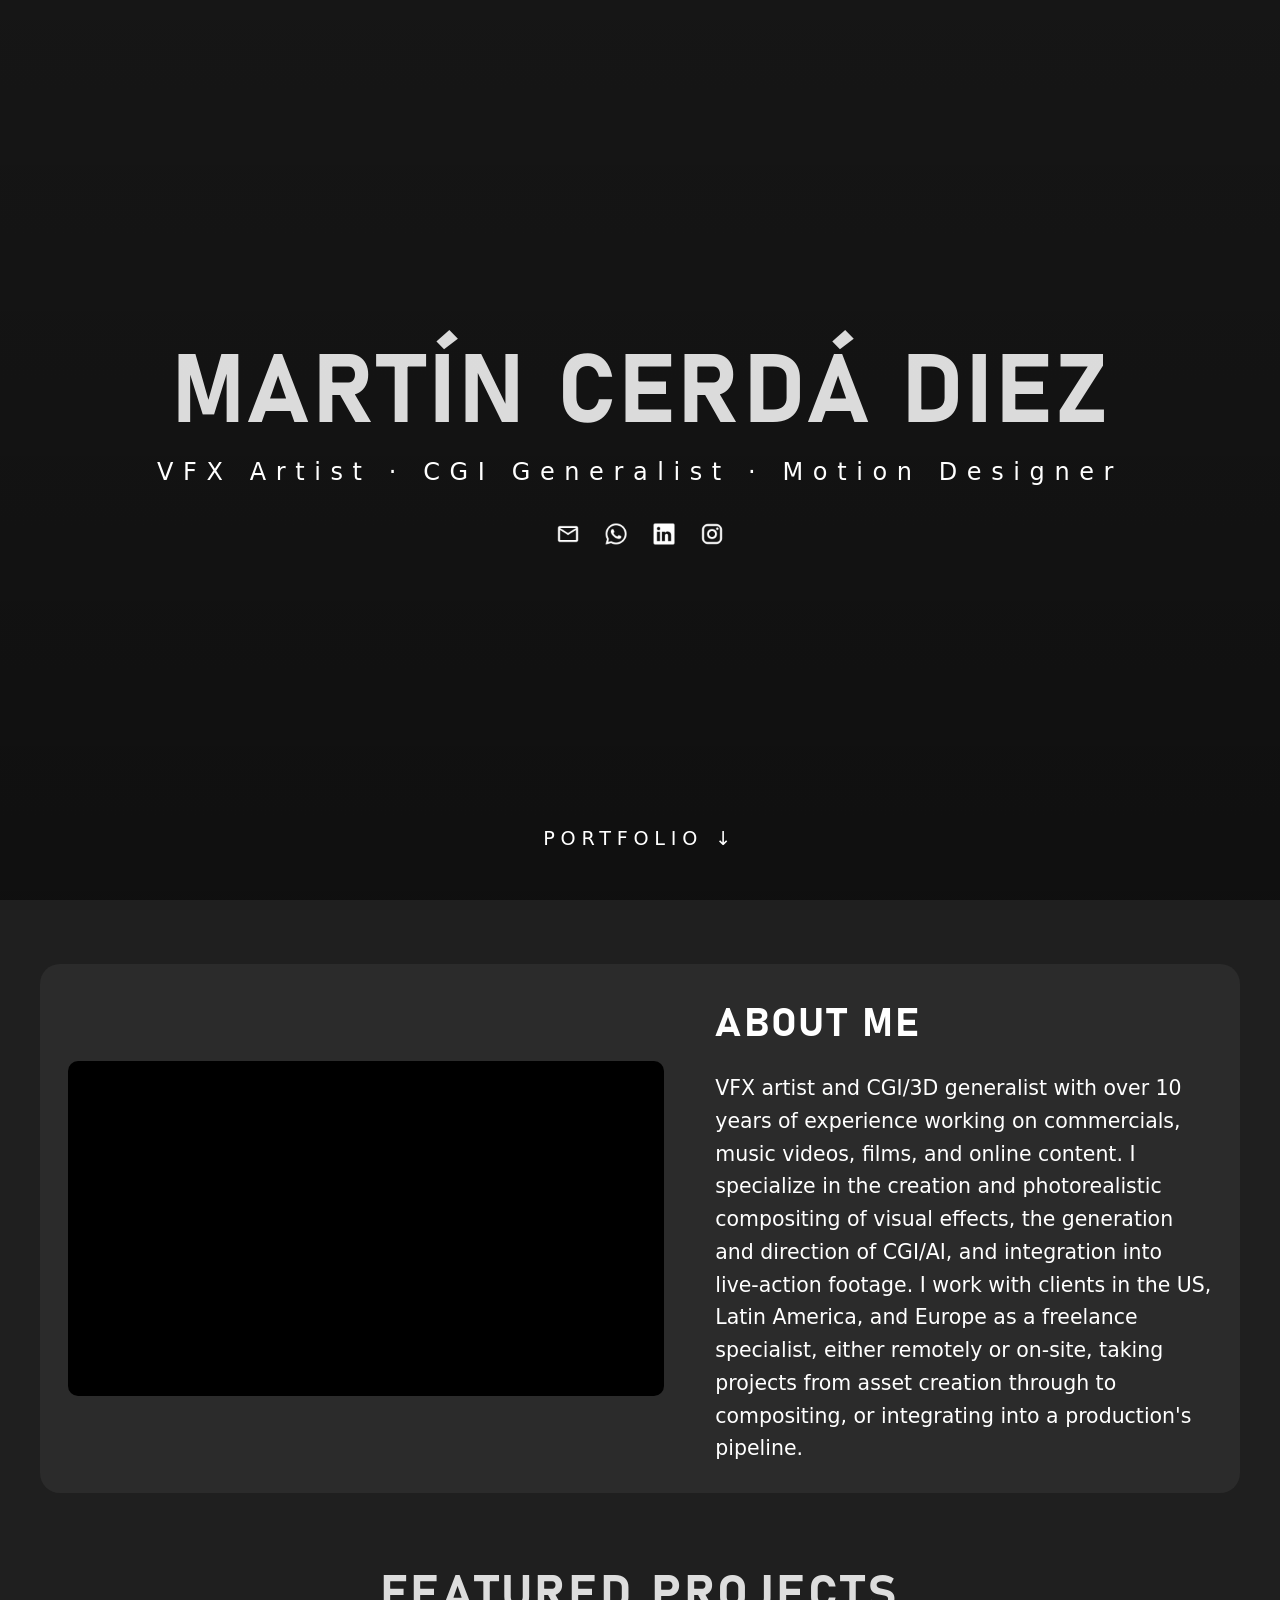
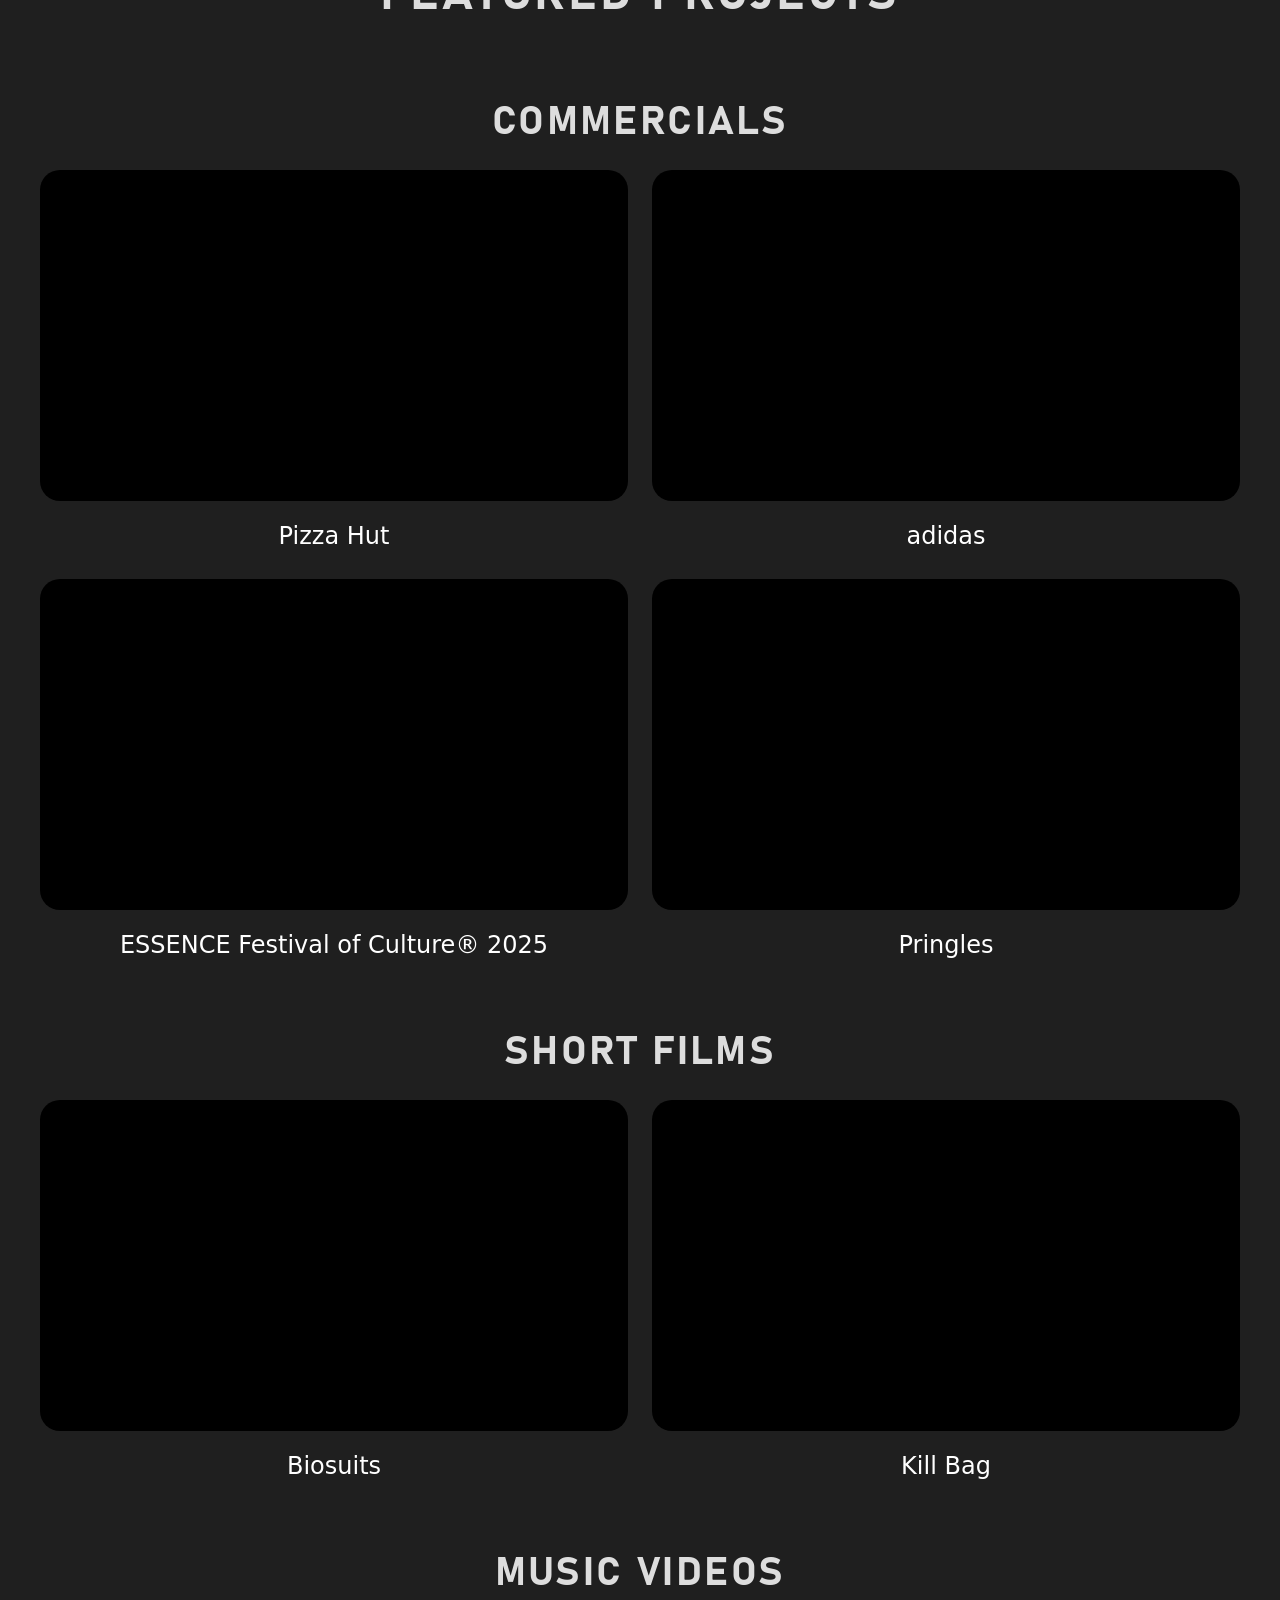
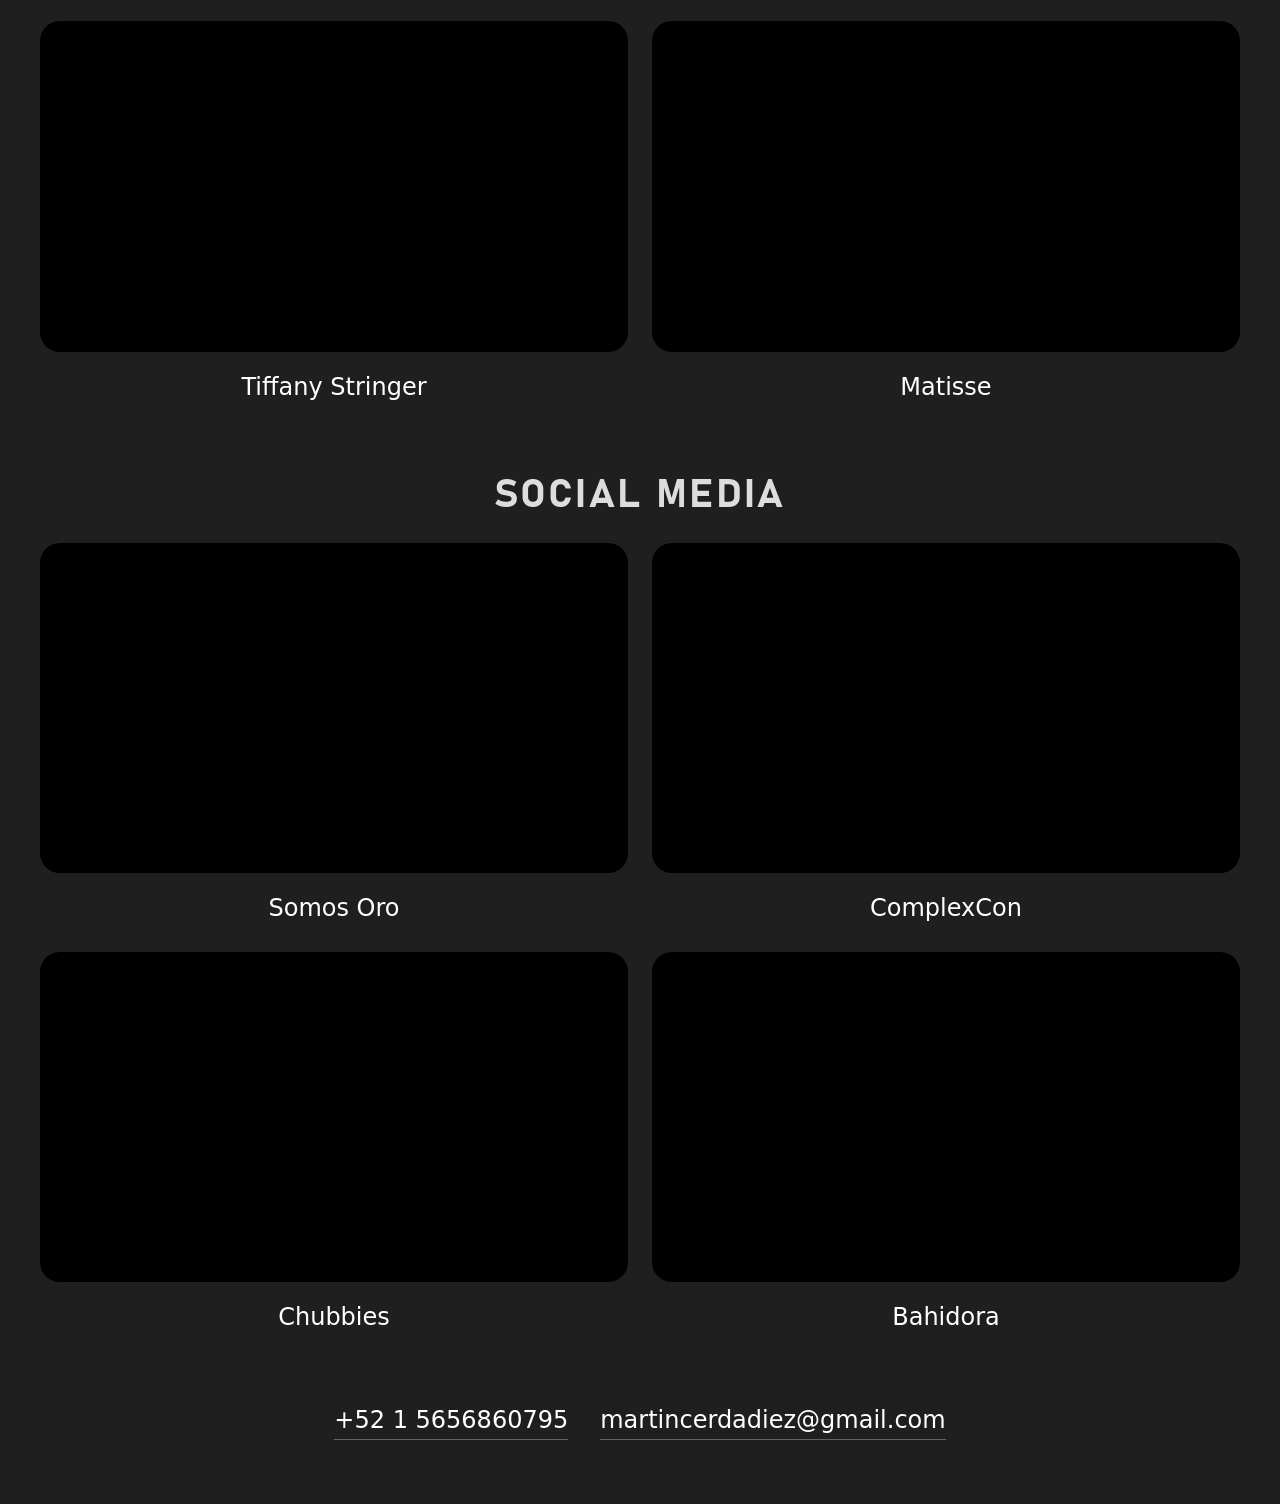
==== index_.html @ a1fd5b52 "Publis nuevas" ====
<!DOCTYPE html>
<html lang="en">

<head>
    <meta charset="UTF-8">
    <meta name="viewport" content="width=device-width, initial-scale=1, viewport-fit=cover">
    <title>Martín Cerdá Diez</title>
    <meta name="description" content="Portfolio of Martín Cerdá Diez: freelance post-production, 3D and VFX artist. Work for Evian, Pizza Hut, Pringles, ESPN, Amazon Prime Video and Huggies.">
    <meta name="theme-color" content="#1f1f1f">
    <meta property="og:type" content="website">
    <meta property="og:title" content="Martín Cerdá Diez">
    <meta property="og:description" content="Digital Artist - VFX - CGI - Motion Design.">
    <!-- TODO: añadir <meta property="og:image" content="URL_ABSOLUTA"> y <link rel="icon"> -->

    <!-- Las fuentes críticas se descargan lo antes posible -->
    <link rel="preload" href="fonts/bahnschrift.woff2" as="font" type="font/woff2" crossorigin>
    <link rel="preload" href="fonts/gilroy-regular.woff2" as="font" type="font/woff2" crossorigin>

    <style>
        /* ---------- Fonts (woff2 es suficiente en todos los navegadores actuales) ---------- */
        @font-face {
            font-family: 'Bahnschrift';
            src: url('fonts/bahnschrift.woff2') format('woff2');
            font-weight: 700;
            font-display: swap;
        }

        @font-face {
            font-family: 'Gilroy';
            src: url('fonts/gilroy-regular.woff2') format('woff2');
            font-weight: 400;
            font-display: swap;
        }

        @font-face {
            font-family: 'Gilroy';
            src: url('fonts/gilroy-light.woff2') format('woff2');
            font-weight: 300;
            font-display: swap;
        }

        /* ---------- Tokens y base ---------- */
        :root {
            --bg: #1f1f1f;
            --surface: #2b2b2b;
            --text: #fff;
            --radius: 20px;
            --gap: clamp(1rem, 2.5vw, 1.5rem);
            --maxw: 1200px;
            --font-display: 'Bahnschrift', 'Arial Narrow', sans-serif;
            --font-body: 'Gilroy', system-ui, -apple-system, 'Segoe UI', Roboto, sans-serif;
            color-scheme: dark;
        }

        *, *::before, *::after {
            margin: 0;
            padding: 0;
            box-sizing: border-box;
        }

        html {
            scroll-behavior: smooth;
            -webkit-text-size-adjust: 100%;
        }

        body {
            background: var(--bg);
            color: var(--text);
            font: 400 1rem/1.6 var(--font-body);
            overflow-x: clip;
        }

        video, img, iframe {
            display: block;
            max-width: 100%;
        }

        :focus-visible {
            outline: 2px solid var(--text);
            outline-offset: 3px;
        }

        /* ---------- Hero ---------- */
        .hero {
            position: relative;
            isolation: isolate;
            display: grid;
            place-items: center;
            min-height: 100vh;
            min-height: 100svh; /* evita saltos con la barra del navegador en móvil */
            padding: 1.5rem;
            overflow: hidden;
            text-align: center;
        }

        .hero__video {
            position: absolute;
            inset: 0;
            z-index: -2;
            width: 100%;
            height: 100%;
            object-fit: cover;
        }

        .hero::after { /* velo para que el texto siempre se lea sobre el video */
            content: "";
            position: absolute;
            inset: 0;
            z-index: -1;
            background: linear-gradient(rgba(0, 0, 0, .3), rgba(0, 0, 0, .5));
        }

        .hero__content {
            animation: fadeIn 2s ease-out both;
        }

        @keyframes fadeIn {
            from { opacity: 0; }
        }

        h1 {
            font-family: var(--font-display);
            font-size: clamp(2.75rem, 9vw, 6rem);
            font-weight: 700;
            line-height: 1.05;
            letter-spacing: .03em;
            text-transform: uppercase;
            text-wrap: balance;
            opacity: .85;
        }

        .subtitle {
            margin-top: .5rem;
            font-size: clamp(1rem, 2.4vw, 1.5rem);
            font-weight: 300;
            letter-spacing: clamp(.2em, 1.2vw, .4em);
        }

        .social {
            display: flex;
            justify-content: center;
            gap: .25rem;
            margin-top: 1.25rem;
        }

        .social a {
            display: grid;
            place-items: center;
            width: 44px; /* área táctil mínima recomendada */
            height: 44px;
            border-radius: 50%;
            transition: background-color .2s, transform .2s;
        }

        .social a:hover,
        .social a:focus-visible {
            background: rgba(255, 255, 255, .15);
            transform: scale(1.1);
        }

        .social img {
            width: 24px;
            height: 24px;
        }

        .hero__tag {
            position: absolute;
            bottom: max(5%, env(safe-area-inset-bottom));
            left: 0;
            right: 0;
            font-size: clamp(.9rem, 1.5vw, 1.2rem);
            letter-spacing: .3em;
        }

        /* ---------- Títulos ---------- */
        .section-title,
        .group-title {
            font-family: var(--font-display);
            font-weight: 700;
            text-align: center;
            text-transform: uppercase;
            letter-spacing: .06em;
            opacity: .85;
        }

        .section-title {
            font-size: clamp(2rem, 5vw, 3rem);
            margin: clamp(2.5rem, 7vw, 4rem) 1rem 1.5rem;
        }

        .group-title {
            font-size: clamp(1.5rem, 3.5vw, 2.5rem);
            margin: clamp(2rem, 5vw, 3.5rem) 1rem 1rem;
        }

        /* ---------- About: video + bio ---------- */
        .about {
            display: grid;
            grid-template-columns: minmax(0, 1.2fr) minmax(0, 1fr);
            align-items: center;
            gap: clamp(1.5rem, 4vw, 3.5rem);
            width: min(100% - 2rem, var(--maxw));
            margin: clamp(2rem, 6vw, 4rem) auto 0;
            padding: clamp(1rem, 3vw, 1.75rem);
            background: var(--surface);
            border-radius: var(--radius);
        }

        .about__video {
            aspect-ratio: 16 / 9;
            overflow: hidden;
            border-radius: 10px;
            background: #000;
        }

        .about__video iframe {
            width: 100%;
            height: 100%;
            border: 0;
        }

        .about__text h2 {
            margin-bottom: 1rem;
            font-family: var(--font-display);
            font-size: clamp(1.75rem, 3.5vw, 2.5rem);
            text-transform: uppercase;
            letter-spacing: .06em;
        }

        .about__text p {
            max-width: 60ch;
            font-size: clamp(1rem, 1.6vw, 1.375rem);
        }

        /* ---------- Grid de proyectos y tarjetas ---------- */
        .grid {
            display: grid;
            grid-template-columns: repeat(auto-fit, minmax(min(100%, 420px), 1fr));
            gap: var(--gap);
            width: min(100% - 2rem, var(--maxw));
            margin-inline: auto;
        }

        .card video {
            width: 100%;
            aspect-ratio: 16 / 9;
            object-fit: cover;
            background: #000; /* placeholder mientras carga */
            border-radius: var(--radius);
        }

        .card__link,
        .card__caption {
            display: block;
            margin-top: 1rem;
            color: inherit;
            text-align: center;
            text-decoration: none;
            font-size: clamp(1.2rem, 2.5vw, 1.5rem);
            transition: opacity .3s;
        }

        .card__link:hover,
        .card__link:focus-visible {
            opacity: .7;
        }

        /* ---------- Miniatura que se expande al hacer click ---------- */
        .card__open {
            display: block;
            width: 100%;
            border: 0;
            border-radius: var(--radius); /* el anillo de foco sigue la forma del video */
            background: none;
            color: inherit;
            font: inherit;
            cursor: pointer;
            -webkit-tap-highlight-color: transparent;
            touch-action: manipulation;
        }

        /* ---------- Video expandido (lightbox) ---------- */
        .lightbox {
            --lb-width: 60vw;  /* ancho del video en escritorio */
            --lb-dim: .75;     /* opacidad del fondo negro */
            inset: 0;
            width: auto;
            height: auto;
            max-width: none;
            max-height: none;
            margin: 0;
            padding: env(safe-area-inset-top) env(safe-area-inset-right) env(safe-area-inset-bottom) env(safe-area-inset-left);
            border: 0;
            background: rgba(0, 0, 0, var(--lb-dim));
            color: var(--text);
            overflow: auto;
            overscroll-behavior: contain;
        }

        .lightbox[open] {
            display: grid;
        }

        .lightbox::backdrop {
            background: transparent; /* el oscurecido lo da el propio .lightbox */
        }

        /* Bloquea el scroll de la página mientras el video está abierto, sin que el contenido "salte" */
        html:has(.lightbox[open]) {
            overflow: hidden;
            scrollbar-gutter: stable;
        }

        .lightbox__stage {
            margin: auto; /* centra en ambos ejes y, si no cabe, deja hacer scroll */
            /* Nunca más ancho que --lb-width ni más alto que la pantalla (reserva 10rem para el texto) */
            width: min(var(--lb-width), calc((100vh - 10rem) * 16 / 9));
            width: min(var(--lb-width), calc((100svh - 10rem) * 16 / 9));
        }

        .lightbox__video {
            width: 100%;
            aspect-ratio: 16 / 9;
            object-fit: contain;
            background: #000;
            border-radius: var(--radius);
            transform-origin: 0 0; /* la animación de expansión parte de la esquina */
        }

        .lightbox__info {
            margin-top: 1.25rem;
            padding-inline: .5rem;
            text-align: center;
            text-wrap: balance;
        }

        .lightbox__info p {
            font-size: clamp(.95rem, 1.5vw, 1.125rem);
            font-weight: 300;
            opacity: .8;
        }

        .lightbox__info p:first-child {
            font-size: clamp(1.1rem, 2.2vw, 1.5rem);
            font-weight: 400;
            opacity: 1;
        }

        .lightbox__close {
            position: fixed;
            top: max(.75rem, env(safe-area-inset-top));
            right: max(.75rem, env(safe-area-inset-right));
            display: grid;
            place-items: center;
            width: 44px;
            height: 44px;
            border: 0;
            border-radius: 50%;
            background: transparent;
            color: var(--text);
            cursor: pointer;
            transition: background-color .2s, transform .2s;
        }

        .lightbox__close:hover,
        .lightbox__close:focus-visible {
            background: rgba(255, 255, 255, .15);
            transform: scale(1.1);
        }

        /* ---------- Contacto ---------- */
        .contact {
            display: flex;
            flex-wrap: wrap;
            justify-content: center;
            gap: .5rem 2rem;
            padding: clamp(2.5rem, 6vw, 4rem) 1rem calc(clamp(2.5rem, 6vw, 4rem) + env(safe-area-inset-bottom));
            font-size: clamp(1rem, 2.2vw, 1.5rem);
            font-style: normal;
            font-weight: 300;
            text-align: center;
        }

        .contact a {
            color: inherit;
            text-decoration: none;
            border-bottom: 1px solid rgba(255, 255, 255, .3);
        }

        .contact a:hover,
        .contact a:focus-visible {
            border-bottom-color: var(--text);
        }

        /* ---------- Responsive ---------- */
        @media (max-width: 860px) {
            .about { grid-template-columns: 1fr; }
            .lightbox { --lb-width: 92vw; } /* en móvil, 60% quedaría demasiado pequeño */
        }

        @media (prefers-reduced-motion: reduce) {
            html { scroll-behavior: auto; }
            .hero__content { animation: none; }
            * { transition: none !important; }
        }
    </style>
</head>

<body>
    <header class="hero">
        <video class="hero__video" src="videos/1.mp4" autoplay muted loop playsinline aria-hidden="true" tabindex="-1"></video>

        <div class="hero__content">
            <h1>Martín Cerdá Diez</h1>
            <p class="subtitle">VFX Artist · CGI Generalist · Motion Designer</p>
            <nav class="social" aria-label="Social links">

                <a href="mailto:martincerdadiez@gmail.com" target="_blank" rel="noopener noreferrer" aria-label="email">
                    <img src="icons/e.png" alt="" width="24" height="24" decoding="async"></a>

                <a href="https://wa.me/5215656860795" target="_blank" rel="noopener noreferrer" aria-label="WhatsApp">
                    <img src="icons/a.png" alt="" width="24" height="24" decoding="async"></a>

                <a href="https://www.linkedin.com/in/martincdiez" target="_blank" rel="noopener noreferrer" aria-label="LinkedIn">
                    <img src="icons/b.png" alt="" width="24" height="24" decoding="async"></a>

                <a href="https://www.instagram.com/martindiezz/" target="_blank" rel="noopener noreferrer" aria-label="Instagram">
                    <img src="icons/c.png" alt="" width="24" height="24" decoding="async"></a>

            </nav>
        </div>

        <p class="hero__tag">PORTFOLIO ↓</p>
    </header>

    <main>
        <section class="about" aria-labelledby="about-title">
            <div class="about__video">
                <iframe src="https://player.vimeo.com/video/1051460497?dnt=1&title=0&byline=0&portrait=0&badge=0"
                    title="Featured video by Martín Cerdá Diez" loading="lazy"
                    allow="fullscreen; picture-in-picture; clipboard-write; encrypted-media" allowfullscreen></iframe>
            </div>
            <div class="about__text">
                <h2 id="about-title">About Me</h2>
                <p>VFX artist and CGI/3D generalist with over 10 years of experience working on commercials, music videos, films, and online content. I specialize in the creation and photorealistic compositing of visual effects, the generation and direction of CGI/AI, and integration into live-action footage. I work with clients in the US, Latin America, and Europe as a freelance specialist, either remotely or on-site, taking projects from asset creation through to compositing, or integrating into a production's pipeline.</p>
            </div>
        </section>

        <h2 class="section-title">Featured Projects</h2>

        <section aria-labelledby="g-commercials">
            <h3 class="group-title" id="g-commercials">Commercials</h3>
            <div class="grid">
                <article class="card" data-full-src="videos/commercials/1A.mp4">
                    <button class="card__open" type="button" aria-label="Expand Pizza Hut video">
                        <video src="videos/commercials/1.mp4" muted loop playsinline preload="metadata"></video>
                    </button>
                    <a class="card__link" href="https://www.pizzahut.com/" target="_blank" rel="noopener noreferrer">Pizza Hut</a>
                    <!-- Texto que aparece debajo del video expandido -->
                    <div class="card__details" hidden>
                        <p>Pizza Hut - My Box | 2024</p>
                        <p>Prod: Gato.tv | Post: TUCO</p>
                        <p>Motion Graphics design and compositing, post-production assistant</p>
                    </div>
                </article>
                <article class="card" data-full-src="videos/commercials/2A.mp4">
                    <button class="card__open" type="button" aria-label="Expand Adidas video">
                        <video src="videos/commercials/2.mp4" muted loop playsinline preload="metadata"></video>
                    </button>
                    <a class="card__link" href="https://www.adidas.com/" target="_blank" rel="noopener noreferrer">adidas</a>
                    <!-- Texto que aparece debajo del video expandido -->
                    <div class="card__details" hidden>
                        <p>adidas - Metalbone | 2025</p>
                        <p>Prod: Hittch Media | Post: TUCO</p>
                        <p>CGI Motion design, animated graphics design and compositing.</p>
                    </div>
                </article>
                <article class="card" data-full-src="videos/commercials/3A.mp4">
                    <button class="card__open" type="button" aria-label="Expand Essence video">
                        <video src="videos/commercials/3.mp4" muted loop playsinline preload="metadata"></video>
                    </button>
                    <a class="card__link" href="https://www.essencefestival.com/" target="_blank" rel="noopener noreferrer">ESSENCE Festival of Culture® 2025</a>
                    <!-- Texto que aparece debajo del video expandido -->
                    <div class="card__details" hidden>
                        <p>ESSENCE Festival of Culture® 2025 | 2025</p>
                        <p>Prod: Hittch Media | Post: TUCO</p>
                        <p>VFX, chroma key, compositing, post-production assistant</p>
                    </div>
                </article>
                <article class="card" data-full-src="videos/commercials/4A.mp4">
                    <button class="card__open" type="button" aria-label="Expand Pringles video">
                        <video src="videos/commercials/4.mp4" muted loop playsinline preload="metadata"></video>
                    </button>
                    <a class="card__link" href="https://www.pringles.com/" target="_blank" rel="noopener noreferrer">Pringles</a>
                    <!-- Texto que aparece debajo del video expandido -->
                    <div class="card__details" hidden>
                        <p>Pringles Diamond | 2024</p>
                        <p>Prod: Gato.tv | Post: TUCO</p>
                        <p>VFX, cleanup, motion graophics design and compositing.</p>
                    </div>
                </article>
            </div>
        </section>


        <section aria-labelledby="g-short">
            <h3 class="group-title" id="g-short">Short Films</h3>
            <div class="grid">
                <article class="card">
                    <video src="videos/BIOSUITS_.mp4" muted loop playsinline preload="metadata"></video>
                    <!-- TODO: cuando haya enlace, cambiar <p> por <a class="card__link" href="..." target="_blank" rel="noopener noreferrer"> -->
                    <p class="card__caption">Biosuits</p>
                </article>
                <article class="card">
                    <video src="videos/killbag.mp4" muted loop playsinline preload="metadata"></video>
                    <p class="card__caption">Kill Bag</p>
                </article>
            </div>
        </section>

        <section aria-labelledby="g-music">
            <h3 class="group-title" id="g-music">Music Videos</h3>
            <div class="grid">
                <article class="card">
                    <video src="videos/tiffany.mp4" muted loop playsinline preload="metadata"></video>
                    <a class="card__link" href="https://www.youtube.com/watch?v=OSFJO9Qp5x8" target="_blank" rel="noopener noreferrer">Tiffany Stringer</a>
                </article>
                <article class="card">
                    <video src="videos/matisse.mp4" muted loop playsinline preload="metadata"></video>
                    <a class="card__link" href="https://www.youtube.com/watch?v=4Zpw5wCGTDo" target="_blank" rel="noopener noreferrer">Matisse</a>
                </article>
            </div>
        </section>


        <section aria-labelledby="g-social">
            <h3 class="group-title" id="g-social">Social Media</h3>
            <div class="grid">
                <article class="card">
                    <video src="videos/somosoro.mp4" muted loop playsinline preload="metadata"></video>
                    <a class="card__link" href="https://www.instagram.com/reels/DBB67OwID4g/" target="_blank" rel="noopener noreferrer">Somos Oro</a>
                </article>
                <article class="card">
                    <video src="videos/complexcon.mp4" muted loop playsinline preload="metadata"></video>
                    <a class="card__link" href="https://www.complexcon.com/" target="_blank" rel="noopener noreferrer">ComplexCon</a>
                </article>
                <article class="card">
                    <video src="videos/chubbies.mp4" muted loop playsinline preload="metadata"></video>
                    <a class="card__link" href="https://www.instagram.com/gkittle/reel/DQKmcLpDpZi/" target="_blank" rel="noopener noreferrer">Chubbies</a>
                </article>
                <article class="card">
                    <video src="videos/4.mp4" muted loop playsinline preload="metadata"></video>
                    <a class="card__link" href="https://www.bahidora.com/" target="_blank" rel="noopener noreferrer">Bahidora</a>
                </article>
            </div>
        </section>



    </main>

    <footer>
        <address class="contact">
            <a href="tel:+5215656860795">+52 1 5656860795</a>
            <a href="mailto:martincerdadiez@gmail.com">martincerdadiez@gmail.com</a>
        </address>
    </footer>

    <!-- Video expandido: se llena desde la tarjeta que se toca (data-full-src + .card__details) -->
    <dialog class="lightbox" id="lightbox" aria-label="Expanded video">
        <button class="lightbox__close" type="button" aria-label="Close video">
            <svg viewBox="0 0 24 24" width="24" height="24" fill="none" stroke="currentColor" stroke-width="1.5" stroke-linecap="round" aria-hidden="true">
                <path d="M6 6l12 12M18 6L6 18" />
            </svg>
        </button>
        <figure class="lightbox__stage">
            <video class="lightbox__video" controls playsinline></video>
            <figcaption class="lightbox__info"></figcaption>
        </figure>
    </dialog>

    <script>
        // Los videos solo se reproducen mientras se ven en pantalla (ahorra CPU, batería y datos).
        const videos = document.querySelectorAll('video:not(.lightbox__video)');
        const play = v => v.play().catch(() => {});

        // Diagnóstico: en la consola (F12) aparece el archivo exacto que no se pudo cargar.
        videos.forEach(v => v.addEventListener('error', () => console.warn('Video no disponible:', v.currentSrc || v.src), true));

        if (matchMedia('(prefers-reduced-motion: reduce)').matches) {
            // Sin autoplay: los videos de proyectos muestran controles para poder verlos manualmente.
            videos.forEach(v => {
                v.removeAttribute('autoplay');
                v.pause();
                v.controls = !v.classList.contains('hero__video') && !v.closest('.card__open');
            });
        } else if ('IntersectionObserver' in window) {
            const observer = new IntersectionObserver(entries => {
                entries.forEach(({ target, isIntersecting }) => isIntersecting ? play(target) : target.pause());
            }, { threshold: 0.35 });
            videos.forEach(v => observer.observe(v));
        } else {
            videos.forEach(play);
        }

        // ---------- Video expandido (lightbox) ----------
        // Cada tarjeta con data-full-src + .card__details y un .card__open se expande al hacer click.
        const lightbox = document.getElementById('lightbox');

        if (lightbox && typeof lightbox.showModal === 'function') {
            const player = lightbox.querySelector('.lightbox__video');
            const info = lightbox.querySelector('.lightbox__info');
            const reduceMotion = matchMedia('(prefers-reduced-motion: reduce)');
            const EASE = 'cubic-bezier(.2, .8, .2, 1)';
            let thumb = null;       // miniatura de la que se abrió (para volver a ella al cerrar)
            let running = [];       // animaciones en curso
            let closing = false;
            let pressedOnBackdrop = false;

            player.addEventListener('error', () => player.getAttribute('src') && console.warn('Video no disponible:', player.currentSrc || player.src));

            const animate = (el, keyframes, options) => {
                const a = el.animate(keyframes, options);
                running.push(a);
                return a.finished.catch(() => {});
            };

            const clearAnimations = () => {
                running.forEach(a => a.cancel());
                running = [];
            };

            // Transformación que hace coincidir el video grande con la posición/tamaño de la miniatura
            const toThumb = (big, small) =>
                `translate(${small.left - big.left}px, ${small.top - big.top}px) scale(${small.width / big.width}, ${small.height / big.height})`;

            const openLightbox = trigger => {
                if (lightbox.open) return;
                const card = trigger.closest('.card');
                const details = card.querySelector('.card__details');
                thumb = trigger.querySelector('video');

                info.replaceChildren(...details.cloneNode(true).children);
                lightbox.setAttribute('aria-label', details.firstElementChild.textContent);
                player.src = card.dataset.fullSrc;
                thumb.pause(); // evita dos videos reproduciéndose a la vez

                lightbox.showModal();
                play(player); // el click cuenta como interacción, así que puede reproducirse con sonido

                if (reduceMotion.matches) return;
                const small = thumb.getBoundingClientRect();
                const big = player.getBoundingClientRect();
                animate(player, [{ transform: toThumb(big, small) }, { transform: 'none' }], { duration: 450, easing: EASE });
                animate(lightbox, [{ opacity: 0 }, { opacity: 1 }], { duration: 300, easing: 'ease-out' });
                animate(info, [{ opacity: 0 }, { opacity: 1 }], { duration: 300, delay: 200, easing: 'ease-out', fill: 'backwards' });
            };

            const closeLightbox = async () => {
                if (closing || !lightbox.open) return;
                closing = true;
                player.pause();

                if (!reduceMotion.matches && thumb && thumb.isConnected) {
                    clearAnimations();
                    const big = player.getBoundingClientRect();
                    const small = thumb.getBoundingClientRect();
                    const out = { duration: 350, easing: EASE, fill: 'forwards' };
                    await Promise.all([
                        animate(player, [{ transform: 'none' }, { transform: toThumb(big, small) }], out),
                        animate(lightbox, [{ opacity: 1 }, { opacity: 0 }], { ...out, easing: 'ease-in' }),
                        animate(info, [{ opacity: 1 }, { opacity: 0 }], { ...out, duration: 150 })
                    ]);
                }
                lightbox.close();
            };

            // Se dispara siempre que se cierra (botón, Esc, fondo...): limpia y libera el video grande
            lightbox.addEventListener('close', () => {
                clearAnimations();
                player.removeAttribute('src');
                player.load();
                info.replaceChildren();
                closing = false;
                if (thumb && !reduceMotion.matches) play(thumb);
            });

            // Esc: pasa por closeLightbox para que se vea la animación de cierre
            lightbox.addEventListener('cancel', e => {
                e.preventDefault();
                closeLightbox();
            });

            lightbox.querySelector('.lightbox__close').addEventListener('click', closeLightbox);

            // Click fuera del video cierra, pero no si el gesto empezó dentro (p. ej. arrastrar la barra de progreso)
            lightbox.addEventListener('pointerdown', e => { pressedOnBackdrop = e.target === lightbox; });
            lightbox.addEventListener('click', e => {
                if (e.target === lightbox && pressedOnBackdrop) closeLightbox();
            });

            document.querySelectorAll('.card__open').forEach(btn => btn.addEventListener('click', () => openLightbox(btn)));
        }
    </script>
</body>

</html>
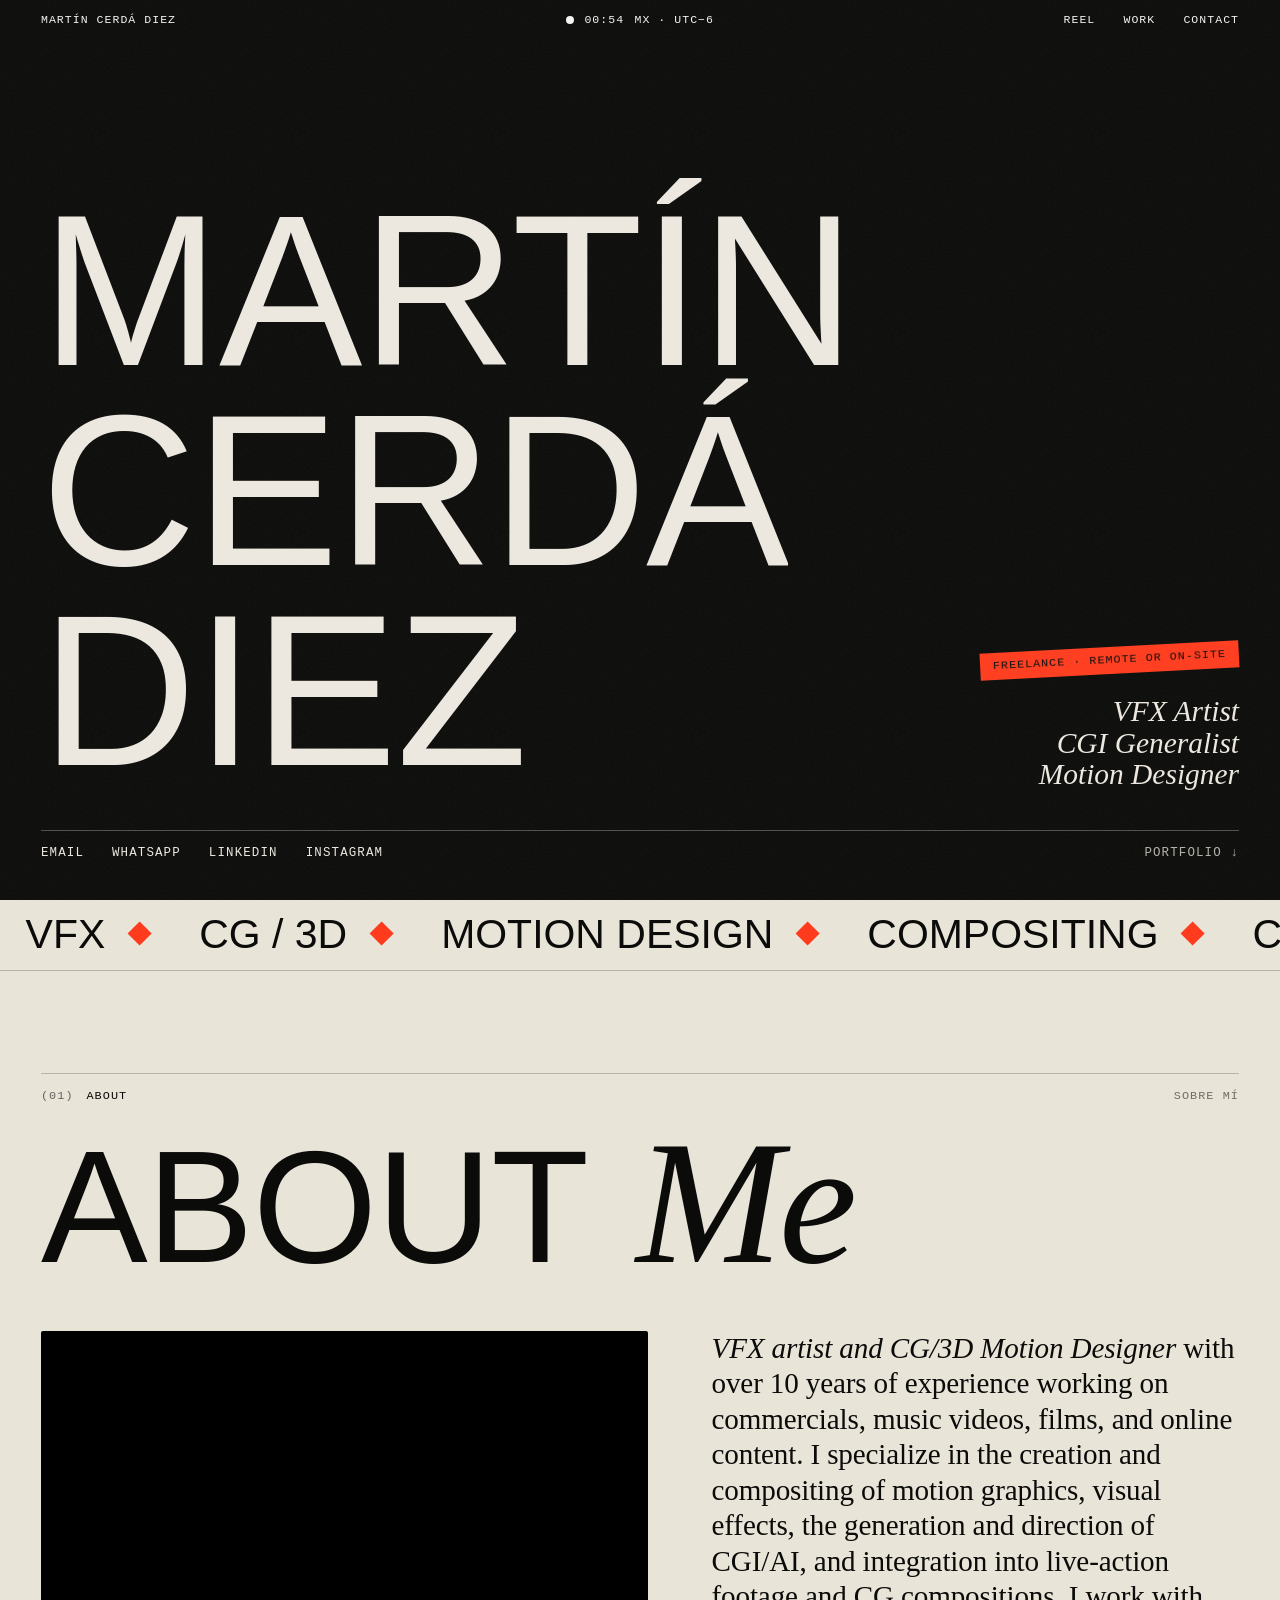
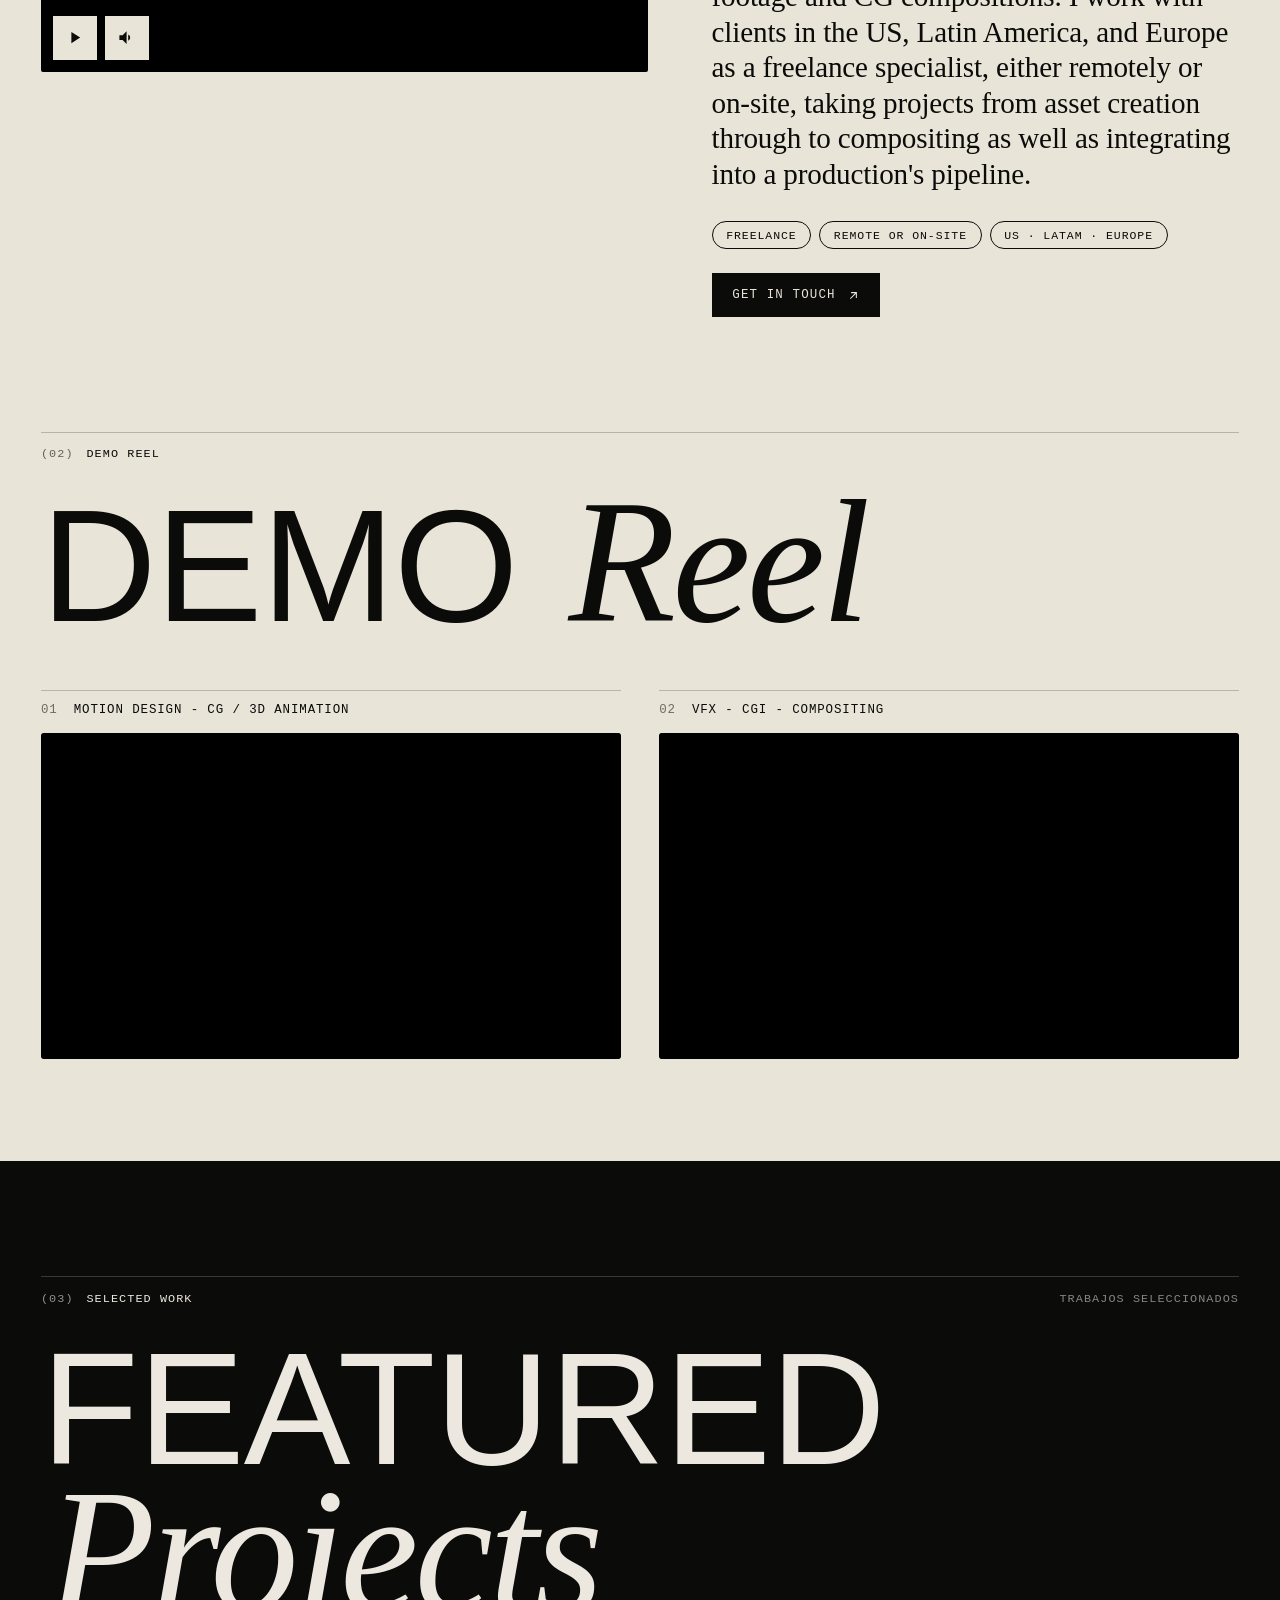
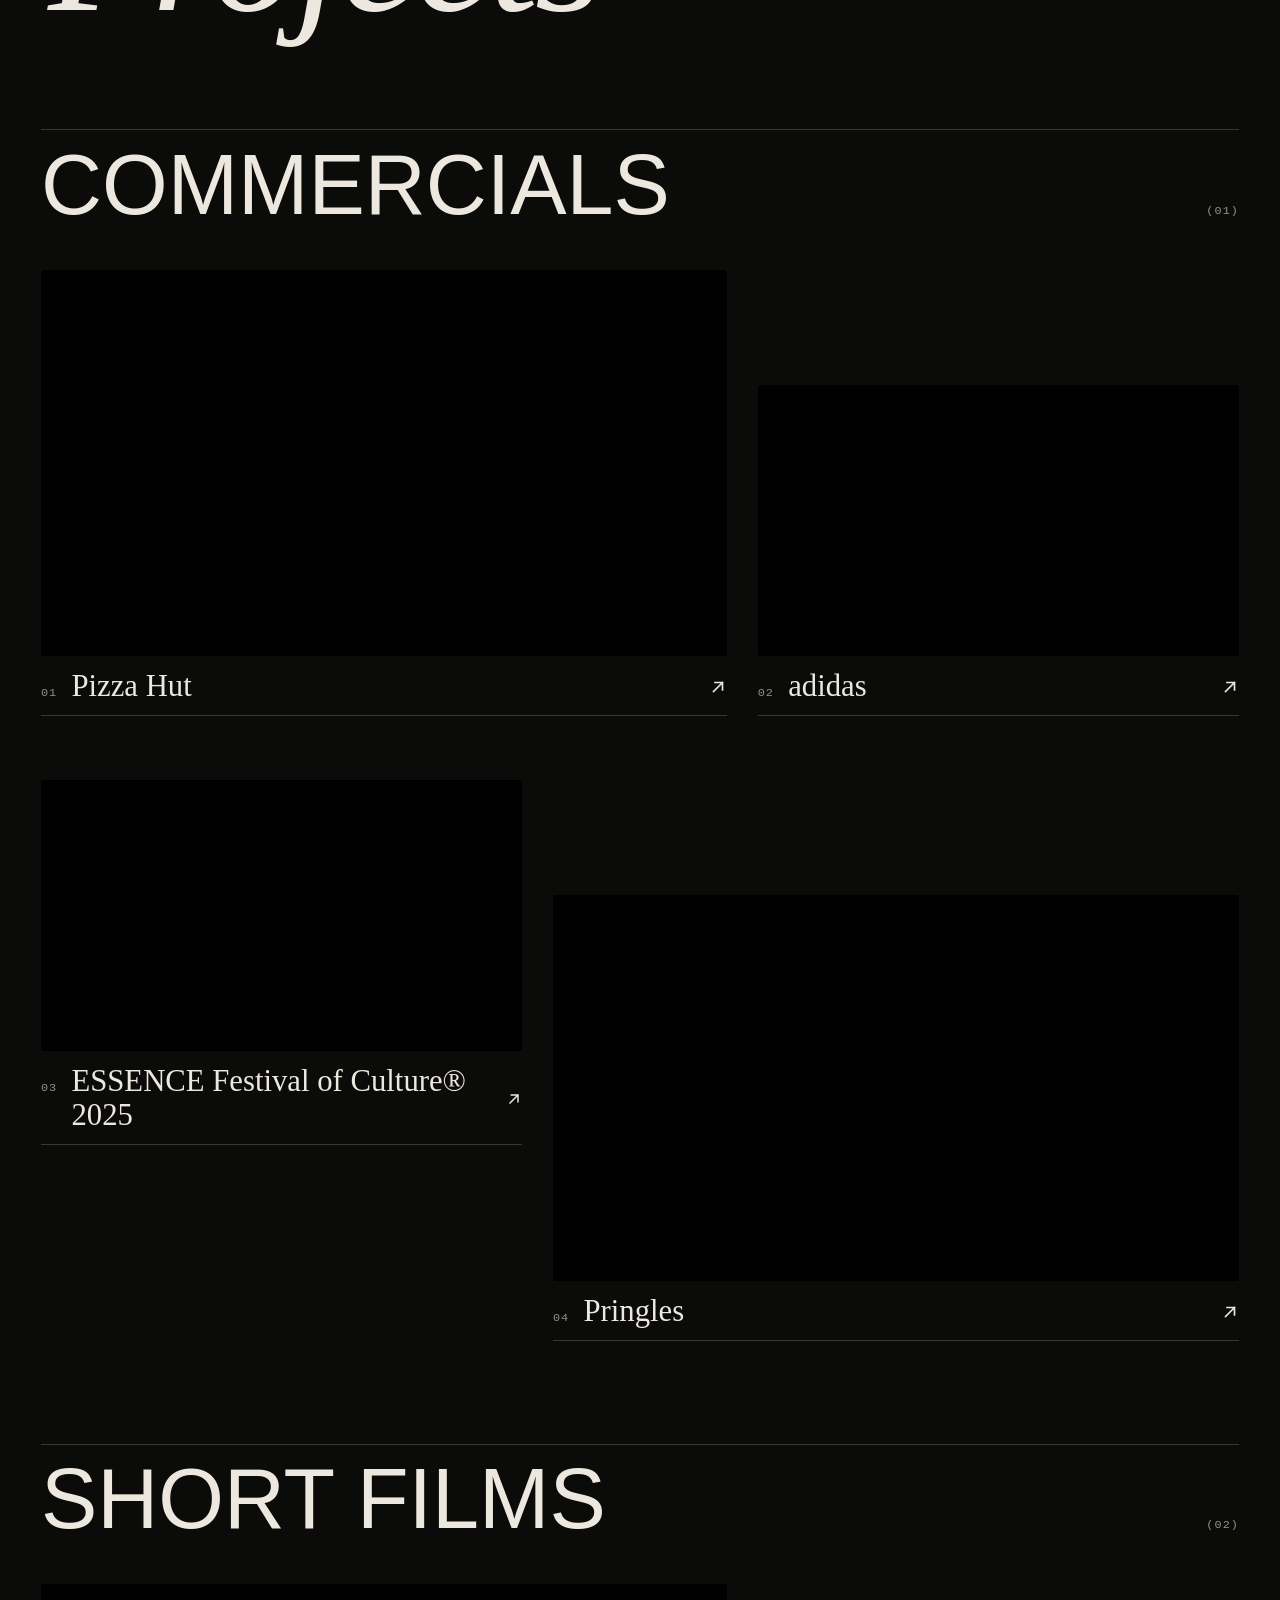
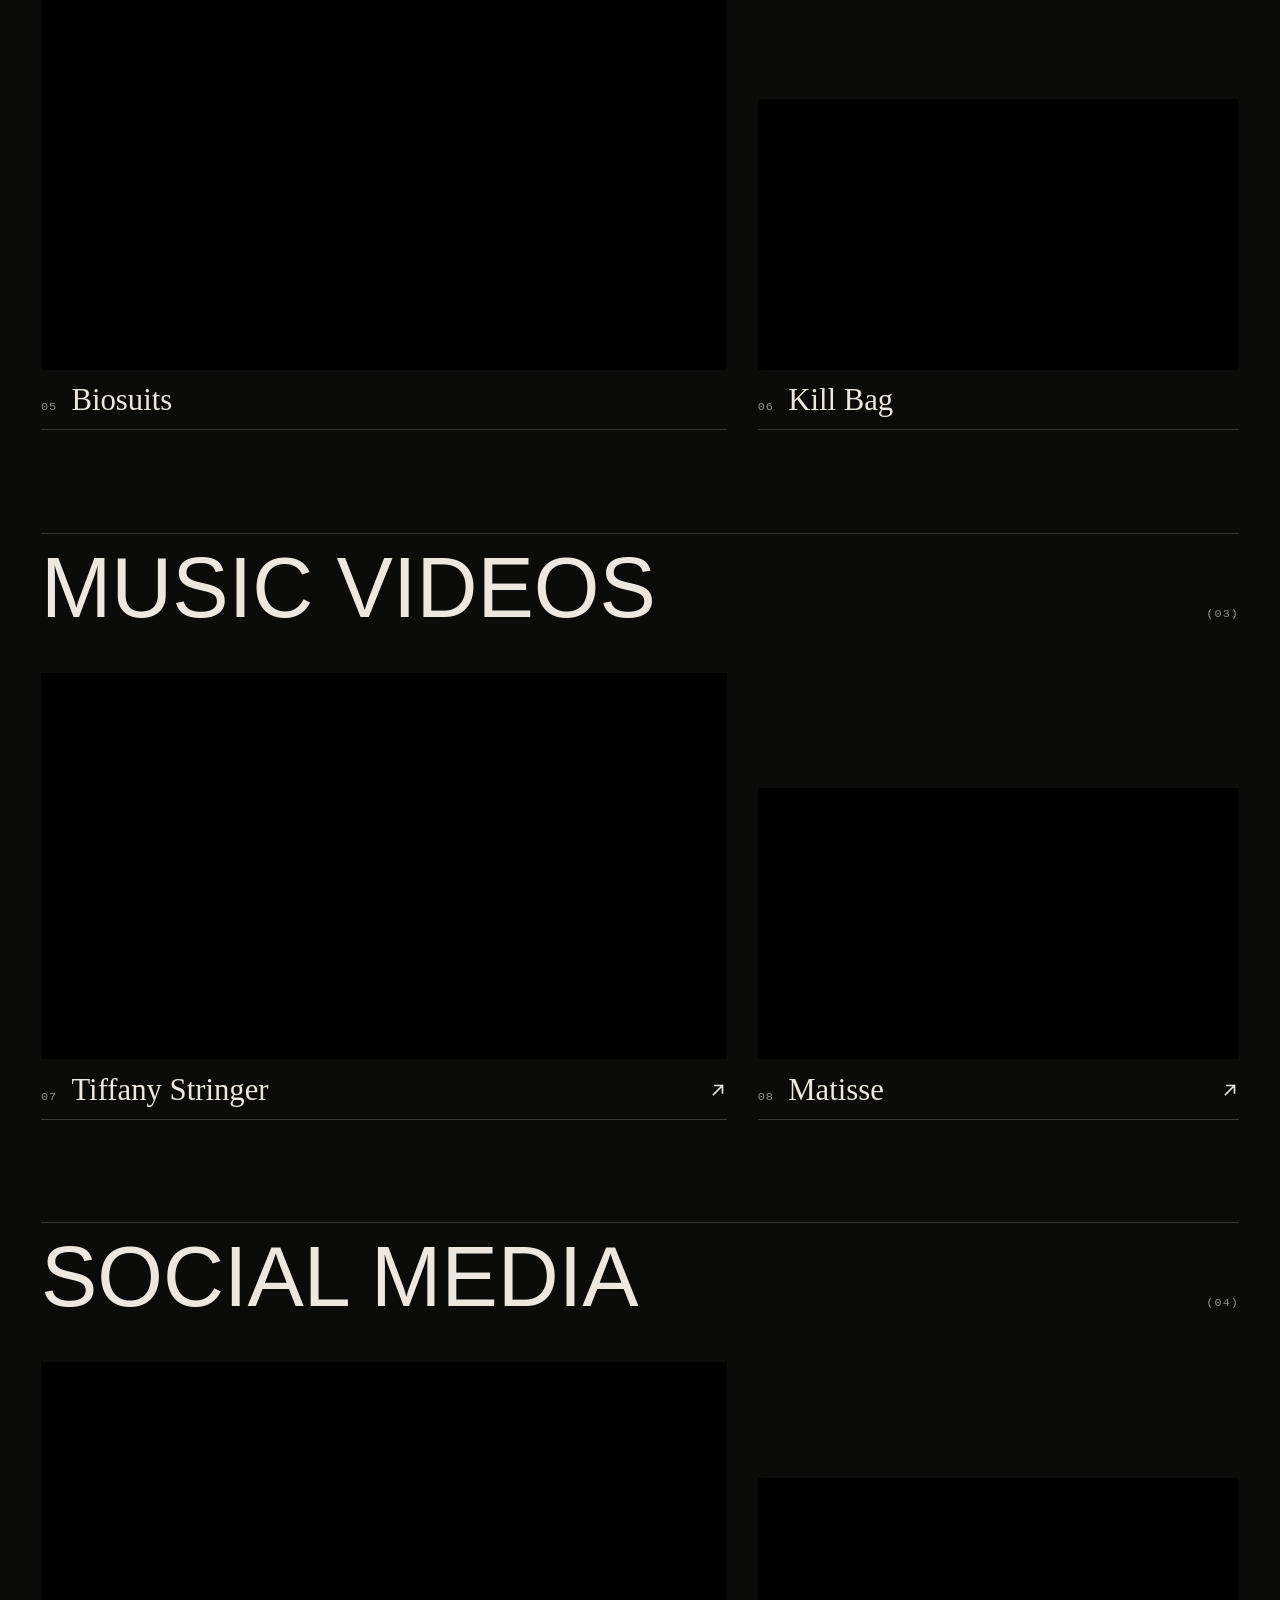
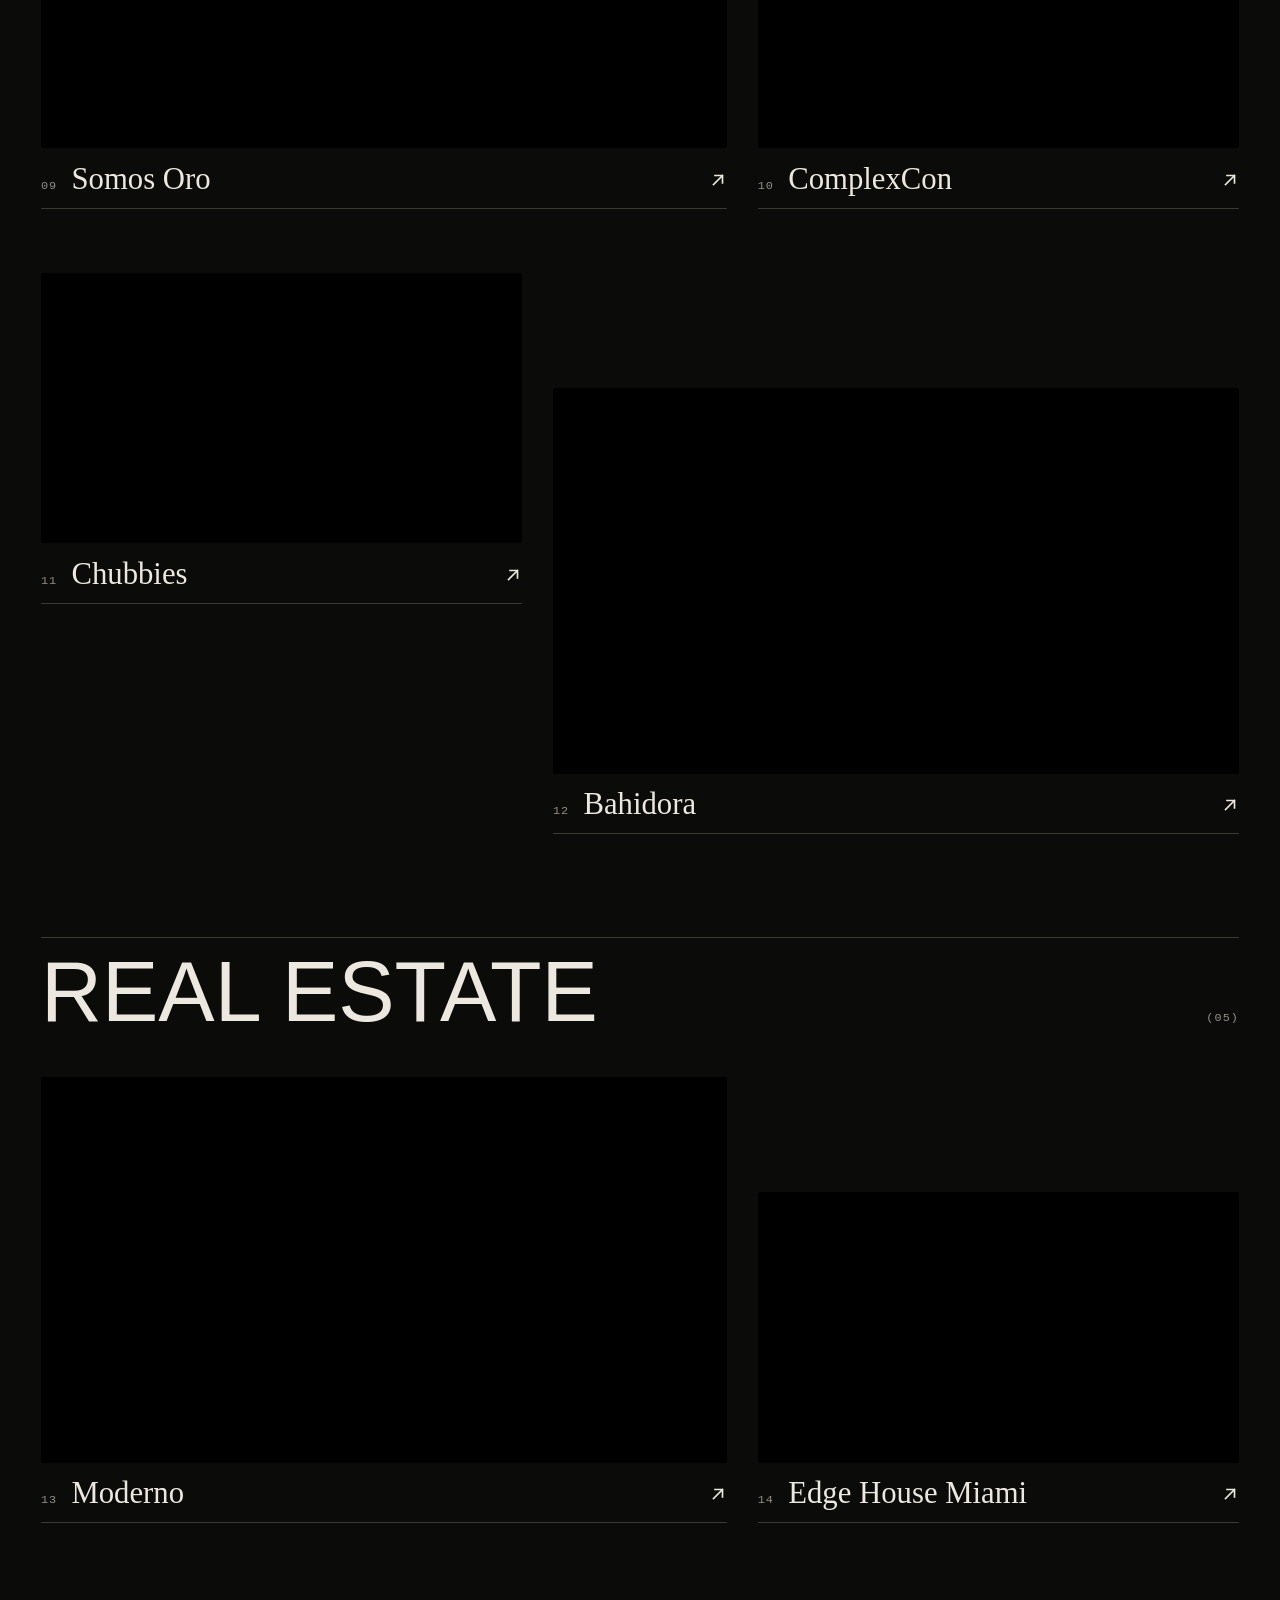
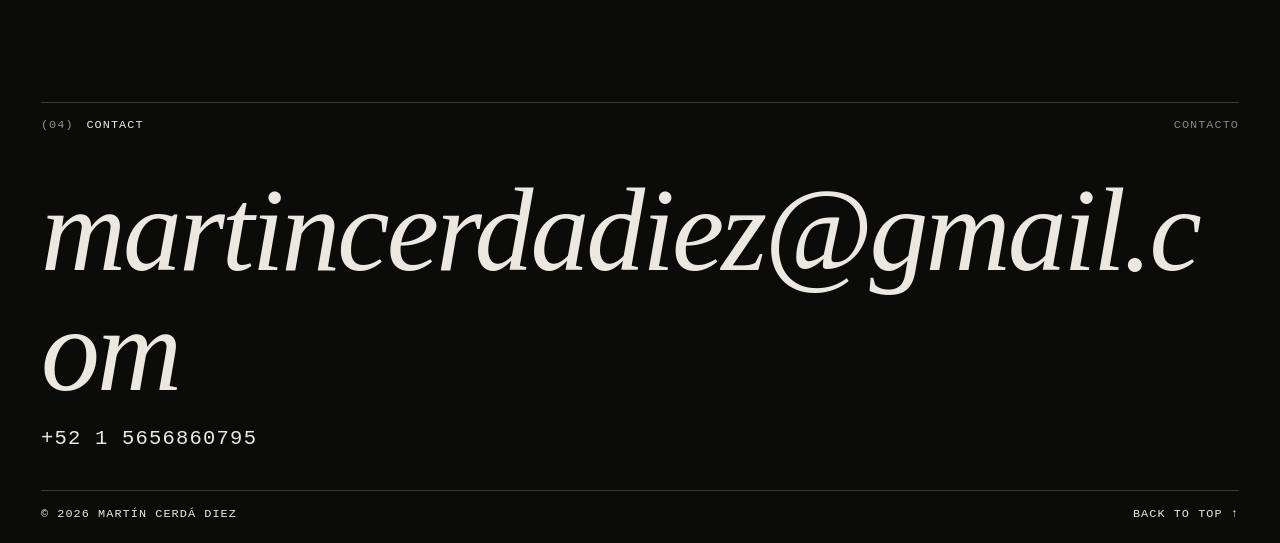
==== commit cdc36191: "vfxreel_updt" ====
--- a/index_.html
+++ b/index_.html
@@ -6,49 +6,73 @@
     <meta name="viewport" content="width=device-width, initial-scale=1, viewport-fit=cover">
     <title>Martín Cerdá Diez</title>
     <meta name="description" content="Portfolio of Martín Cerdá Diez: freelance post-production, 3D and VFX artist. Work for Evian, Pizza Hut, Pringles, ESPN, Amazon Prime Video and Huggies.">
-    <meta name="theme-color" content="#1f1f1f">
+    <meta name="theme-color" content="#0b0b0a">
     <meta property="og:type" content="website">
     <meta property="og:title" content="Martín Cerdá Diez">
     <meta property="og:description" content="Digital Artist - VFX - CGI - Motion Design.">
     <!-- TODO: añadir <meta property="og:image" content="URL_ABSOLUTA"> y <link rel="icon"> -->
 
+    <script>document.documentElement.classList.add('js');</script>
+
     <!-- Las fuentes críticas se descargan lo antes posible -->
-    <link rel="preload" href="fonts/bahnschrift.woff2" as="font" type="font/woff2" crossorigin>
-    <link rel="preload" href="fonts/gilroy-regular.woff2" as="font" type="font/woff2" crossorigin>
+    <link rel="preload" href="fonts/anton-latin-400-normal.woff2" as="font" type="font/woff2" crossorigin>
+    <link rel="preload" href="fonts/instrument-serif-latin-400-italic.woff2" as="font" type="font/woff2" crossorigin>
+    <link rel="preload" href="fonts/dm-mono-latin-400-normal.woff2" as="font" type="font/woff2" crossorigin>
 
     <style>
-        /* ---------- Fonts (woff2 es suficiente en todos los navegadores actuales) ---------- */
+        /* ---------- Fonts ---------- */
         @font-face {
-            font-family: 'Bahnschrift';
-            src: url('fonts/bahnschrift.woff2') format('woff2');
-            font-weight: 700;
+            font-family: 'Anton';
+            src: url('fonts/anton-latin-400-normal.woff2') format('woff2');
+            font-weight: 400;
+            font-style: normal;
             font-display: swap;
         }
 
         @font-face {
-            font-family: 'Gilroy';
-            src: url('fonts/gilroy-regular.woff2') format('woff2');
+            font-family: 'Instrument Serif';
+            src: url('fonts/instrument-serif-latin-400-normal.woff2') format('woff2');
             font-weight: 400;
+            font-style: normal;
             font-display: swap;
         }
 
         @font-face {
-            font-family: 'Gilroy';
-            src: url('fonts/gilroy-light.woff2') format('woff2');
-            font-weight: 300;
+            font-family: 'Instrument Serif';
+            src: url('fonts/instrument-serif-latin-400-italic.woff2') format('woff2');
+            font-weight: 400;
+            font-style: italic;
+            font-display: swap;
+        }
+
+        @font-face {
+            font-family: 'DM Mono';
+            src: url('fonts/dm-mono-latin-400-normal.woff2') format('woff2');
+            font-weight: 400;
+            font-style: normal;
             font-display: swap;
         }
 
         /* ---------- Tokens y base ---------- */
         :root {
-            --bg: #1f1f1f;
-            --surface: #2b2b2b;
-            --text: #fff;
-            --radius: 20px;
-            --gap: clamp(1rem, 2.5vw, 1.5rem);
-            --maxw: 1200px;
-            --font-display: 'Bahnschrift', 'Arial Narrow', sans-serif;
-            --font-body: 'Gilroy', system-ui, -apple-system, 'Segoe UI', Roboto, sans-serif;
+            --bg: #0b0b0a;
+            --ink: #ece8df;                       /* hueso */
+            --ink-2: rgba(236, 232, 223, .6);
+            --line: rgba(236, 232, 223, .2);
+            --paper: #e9e4d8;                     /* panel claro: About + Demo Reel */
+            --paper-ink: #0b0b0a;
+            --paper-line: rgba(11, 11, 10, .22);
+            --signal: #ff3b1d;                    /* único color de acento */
+            --text: var(--ink);
+            --radius: 2px;
+            --g: clamp(1rem, 3.2vw, 3rem);        /* margen lateral */
+            --gap: clamp(1rem, 2.4vw, 2.25rem);
+            --maxw: 1560px;
+            --ease: cubic-bezier(.2, .8, .2, 1);
+            --f-display: 'Anton', 'Bahnschrift', 'Arial Narrow', Impact, sans-serif;
+            --f-serif: 'Instrument Serif', Georgia, 'Times New Roman', serif;
+            --f-mono: 'DM Mono', ui-monospace, SFMono-Regular, Menlo, Consolas, monospace;
+            --arrow: url("data:image/svg+xml,%3Csvg xmlns='http://www.w3.org/2000/svg' viewBox='0 0 24 24' fill='none' stroke='%23000' stroke-width='2.2' stroke-linecap='square'%3E%3Cpath d='M6 18 18 6M8 6h10v10'/%3E%3C/svg%3E");
             color-scheme: dark;
         }
 
@@ -59,25 +83,104 @@
         }
 
         html {
+            background: var(--bg);
             scroll-behavior: smooth;
+            scroll-padding-top: 4.5rem;
             -webkit-text-size-adjust: 100%;
         }
 
         body {
             background: var(--bg);
-            color: var(--text);
-            font: 400 1rem/1.6 var(--font-body);
+            color: var(--ink);
+            font: 400 1rem/1.6 system-ui, -apple-system, 'Segoe UI', Roboto, sans-serif;
             overflow-x: clip;
-        }
-
-        video, img, iframe {
-            display: block;
-            max-width: 100%;
-        }
+            -webkit-font-smoothing: antialiased;
+        }
+
+        /* Grano de fotocopia / película sobre todo el sitio */
+        body::after {
+            content: "";
+            position: fixed;
+            inset: 0;
+            z-index: 70;
+            pointer-events: none;
+            opacity: .09;
+            background-image: url("data:image/svg+xml,%3Csvg xmlns='http://www.w3.org/2000/svg' width='200' height='200'%3E%3Cfilter id='n'%3E%3CfeTurbulence type='fractalNoise' baseFrequency='.85' numOctaves='2' stitchTiles='stitch'/%3E%3CfeColorMatrix values='0 0 0 0 1 0 0 0 0 1 0 0 0 0 1 0 0 0 .55 0'/%3E%3C/filter%3E%3Crect width='100%25' height='100%25' filter='url(%23n)'/%3E%3C/svg%3E");
+        }
+
+        ::selection { background: var(--signal); color: #0b0b0a; }
+
+        a { color: inherit; }
+        h1, h2, h3 { font-weight: 400; }
+        video, img, iframe { display: block; max-width: 100%; }
 
         :focus-visible {
-            outline: 2px solid var(--text);
+            outline: 2px solid var(--signal);
             outline-offset: 3px;
+        }
+
+        .skip {
+            position: fixed;
+            left: var(--g);
+            top: .75rem;
+            z-index: 80;
+            padding: .6rem .9rem;
+            background: var(--signal);
+            color: #0b0b0a;
+            font: 400 .75rem/1 var(--f-mono);
+            text-transform: uppercase;
+            transform: translateY(-300%);
+        }
+
+        .skip:focus { transform: none; }
+
+        .wrap {
+            width: min(100% - 2 * var(--g), var(--maxw));
+            margin-inline: auto;
+        }
+
+        /* ---------- Barra superior (el difference la hace legible sobre claro y oscuro) ---------- */
+        .bar {
+            position: fixed;
+            inset: 0 0 auto 0;
+            z-index: 40;
+            display: grid;
+            grid-template-columns: 1fr auto 1fr;
+            align-items: center;
+            gap: 1rem;
+            padding: max(.9rem, env(safe-area-inset-top)) var(--g) .9rem;
+            color: #fff;
+            font: 400 .72rem/1 var(--f-mono);
+            letter-spacing: .09em;
+            text-transform: uppercase;
+            mix-blend-mode: difference;
+        }
+
+        .bar a { text-decoration: none; transition: opacity .2s; }
+        .bar a:hover, .bar a:focus-visible { opacity: .55; }
+
+        .bar__clock {
+            display: flex;
+            align-items: center;
+            gap: .65rem;
+            font-variant-numeric: tabular-nums;
+            white-space: nowrap;
+        }
+
+        .dot {
+            width: .5rem;
+            height: .5rem;
+            border-radius: 50%;
+            background: currentColor;
+            animation: blink 1.8s ease-in-out infinite;
+        }
+
+        @keyframes blink { 50% { opacity: .15; } }
+
+        .bar__nav {
+            display: flex;
+            justify-content: flex-end;
+            gap: clamp(.9rem, 2.2vw, 1.8rem);
         }
 
         /* ---------- Hero ---------- */
@@ -85,12 +188,11 @@
             position: relative;
             isolation: isolate;
             display: grid;
-            place-items: center;
+            grid-template-rows: 1fr auto;
             min-height: 100vh;
-            min-height: 100svh; /* evita saltos con la barra del navegador en móvil */
-            padding: 1.5rem;
+            min-height: 100svh;
+            padding: clamp(5.5rem, 12vh, 8rem) var(--g) clamp(.75rem, 2vw, 1.5rem);
             overflow: hidden;
-            text-align: center;
         }
 
         .hero__video {
@@ -107,109 +209,200 @@
             position: absolute;
             inset: 0;
             z-index: -1;
-            background: linear-gradient(rgba(0, 0, 0, .3), rgba(0, 0, 0, .5));
-        }
-
-        .hero__content {
-            animation: fadeIn 2s ease-out both;
-        }
-
-        @keyframes fadeIn {
-            from { opacity: 0; }
-        }
-
-        h1 {
-            font-family: var(--font-display);
-            font-size: clamp(2.75rem, 9vw, 6rem);
-            font-weight: 700;
-            line-height: 1.05;
-            letter-spacing: .03em;
+            background: linear-gradient(180deg, rgba(11, 11, 10, .55), rgba(11, 11, 10, .1) 38%, rgba(11, 11, 10, .84));
+        }
+
+        .hero__body {
+            position: relative;
+            align-self: end;
+            padding-bottom: clamp(1.25rem, 3vw, 2.5rem);
+        }
+
+        .hero__name {
+            font: 400 clamp(4.5rem, 16.8vw, 18.5rem)/.93 var(--f-display);
             text-transform: uppercase;
-            text-wrap: balance;
-            opacity: .85;
-        }
-
-        .subtitle {
-            margin-top: .5rem;
-            font-size: clamp(1rem, 2.4vw, 1.5rem);
-            font-weight: 300;
-            letter-spacing: clamp(.2em, 1.2vw, .4em);
+            letter-spacing: -.005em;
+        }
+
+        .hero__name .ln {
+            display: block;
+            overflow: hidden;
+            padding-top: .18em; /* deja sitio a los acentos de MARTÍN y CERDÁ */
+            margin-top: -.18em;
+        }
+
+        .hero__name .ln > span {
+            display: block;
+            animation: rise 1.1s var(--ease) both;
+        }
+
+        .hero__name .ln:nth-child(2) > span { animation-delay: .1s; }
+        .hero__name .ln:nth-child(3) > span { animation-delay: .2s; }
+
+        @keyframes rise { from { transform: translateY(108%); } }
+        @keyframes fade { from { opacity: 0; } }
+
+        @media (min-width: 861px) {
+            .hero__name .ln:nth-child(-n+2) { display: inline-block; vertical-align: top; }
+        }
+
+        .hero__meta {
+            position: absolute;
+            right: 0;
+            bottom: clamp(1.25rem, 3vw, 2.5rem);
+            display: flex;
+            flex-direction: column;
+            align-items: flex-end;
+            gap: 1.4rem;
+        }
+
+        .hero__role {
+            display: grid;
+            font: italic 400 clamp(1.2rem, 2.3vw, 2.3rem)/1.08 var(--f-serif);
+            text-align: right;
+            animation: fade 1.4s .6s both;
+        }
+
+        .sticker {
+            padding: .5rem .8rem .45rem;
+            background: var(--signal);
+            color: #0b0b0a;
+            font: 400 .74rem/1 var(--f-mono);
+            letter-spacing: .08em;
+            text-transform: uppercase;
+            transform: rotate(-3deg);
+            animation: fade 1s 1s both;
+        }
+
+        .hero__foot {
+            display: flex;
+            flex-wrap: wrap;
+            align-items: flex-end;
+            justify-content: space-between;
+            gap: .25rem 2rem;
+            border-top: 1px solid rgba(236, 232, 223, .3);
+            font: 400 .78rem/1.2 var(--f-mono);
+            letter-spacing: .09em;
+            text-transform: uppercase;
         }
 
         .social {
             display: flex;
-            justify-content: center;
-            gap: .25rem;
-            margin-top: 1.25rem;
+            flex-wrap: wrap;
+            gap: 0 1.75rem;
         }
 
         .social a {
-            display: grid;
-            place-items: center;
-            width: 44px; /* área táctil mínima recomendada */
-            height: 44px;
-            border-radius: 50%;
-            transition: background-color .2s, transform .2s;
-        }
-
-        .social a:hover,
-        .social a:focus-visible {
-            background: rgba(255, 255, 255, .15);
-            transform: scale(1.1);
-        }
-
-        .social img {
-            width: 24px;
-            height: 24px;
-        }
-
-        .hero__tag {
+            position: relative;
+            display: block;
+            padding: .95rem 0; /* área táctil cómoda */
+            text-decoration: none;
+        }
+
+        .social a::after {
+            content: "";
             position: absolute;
-            bottom: max(5%, env(safe-area-inset-bottom));
             left: 0;
             right: 0;
-            font-size: clamp(.9rem, 1.5vw, 1.2rem);
-            letter-spacing: .3em;
-        }
-
-        /* ---------- Títulos ---------- */
-        .section-title,
-        .group-title {
-            font-family: var(--font-display);
-            font-weight: 700;
-            text-align: center;
+            bottom: .6rem;
+            height: 1px;
+            background: var(--signal);
+            transform: scaleX(0);
+            transform-origin: left;
+            transition: transform .35s var(--ease);
+        }
+
+        .social a:hover::after,
+        .social a:focus-visible::after { transform: scaleX(1); }
+
+        .hero__tag { padding: .95rem 0; opacity: .75; }
+
+        /* ---------- Panel claro: ticker + About + Demo Reel ---------- */
+        .panel {
+            --line: var(--paper-line);
+            position: relative;
+            background: var(--paper);
+            color: var(--paper-ink);
+        }
+
+        .panel .wrap { padding-block: clamp(3.5rem, 8vw, 7rem); }
+
+        .ticker {
+            overflow: hidden;
+            padding-block: .85rem .95rem;
+            border-bottom: 1px solid var(--paper-line);
+            white-space: nowrap;
+        }
+
+        .ticker__track {
+            display: flex;
+            width: max-content;
+            animation: tick 55s linear infinite;
+        }
+
+        .ticker__group { display: flex; flex: none; }
+
+        .ticker__group span {
+            display: flex;
+            align-items: center;
+            gap: clamp(1rem, 2vw, 1.75rem);
+            padding-inline: clamp(1rem, 2vw, 1.75rem);
+            font: 400 clamp(1.6rem, 3.2vw, 2.8rem)/1 var(--f-display);
             text-transform: uppercase;
-            letter-spacing: .06em;
-            opacity: .85;
-        }
-
-        .section-title {
-            font-size: clamp(2rem, 5vw, 3rem);
-            margin: clamp(2.5rem, 7vw, 4rem) 1rem 1.5rem;
-        }
-
-        .group-title {
-            font-size: clamp(1.5rem, 3.5vw, 2.5rem);
-            margin: clamp(2rem, 5vw, 3.5rem) 1rem 1rem;
-        }
-
-        /* ---------- About: video + bio ---------- */
-        .about {
+        }
+
+        .ticker__group span::after {
+            content: "";
+            width: .42em;
+            height: .42em;
+            background: var(--signal);
+            transform: rotate(45deg);
+        }
+
+        @keyframes tick { to { transform: translateX(-50%); } }
+
+        /* ---------- Cabeceras de sección ---------- */
+        .sec-label {
+            display: flex;
+            align-items: baseline;
+            gap: .8rem;
+            padding-top: .9rem;
+            border-top: 1px solid var(--line);
+            font: 400 .74rem/1.2 var(--f-mono);
+            letter-spacing: .09em;
+            text-transform: uppercase;
+        }
+
+        .sec-label span { opacity: .6; }
+        .sec-label i { margin-left: auto; font-style: normal; opacity: .55; }
+
+        .sec-title {
+            margin: clamp(1rem, 2.4vw, 2rem) 0 clamp(1.75rem, 4vw, 3.5rem);
+            font: 400 clamp(3.4rem, 12.5vw, 12.5rem)/.9 var(--f-display);
+            text-transform: uppercase;
+            letter-spacing: -.005em;
+        }
+
+        .sec-title em {
+            font: italic 400 1.1em/.8 var(--f-serif);
+            text-transform: none;
+            letter-spacing: -.02em;
+            margin-left: .04em;
+        }
+
+        /* ---------- About ---------- */
+        .about__grid {
             display: grid;
-            grid-template-columns: minmax(0, 1.2fr) minmax(0, 1fr);
-            align-items: center;
-            gap: clamp(1.5rem, 4vw, 3.5rem);
-            width: min(100% - 2rem, var(--maxw));
-            margin: clamp(2rem, 6vw, 4rem) auto 0;
-            padding: clamp(1rem, 3vw, 1.75rem);
-            background: var(--surface);
-            border-radius: var(--radius);
+            grid-template-columns: minmax(0, 1.15fr) minmax(0, 1fr);
+            gap: clamp(1.5rem, 5vw, 5.5rem);
+            align-items: start;
         }
 
         .about__video {
+            position: relative;
             aspect-ratio: 16 / 9;
             overflow: hidden;
-            border-radius: 10px;
+            border-radius: var(--radius);
             background: #000;
         }
 
@@ -219,27 +412,179 @@
             border: 0;
         }
 
-        .about__text h2 {
-            margin-bottom: 1rem;
-            font-family: var(--font-display);
-            font-size: clamp(1.75rem, 3.5vw, 2.5rem);
+        /* Capa clicable sobre el video: click = play / pausa */
+        .about__video-click {
+            position: absolute;
+            inset: 0;
+            cursor: pointer;
+        }
+
+        /* Controles propios: solo play/pausa y audio on/off */
+        .about__controls {
+            position: absolute;
+            left: .75rem;
+            bottom: .75rem;
+            display: flex;
+            gap: .5rem;
+            opacity: 0;
+            transition: opacity .2s;
+        }
+
+        .about__video:hover .about__controls,
+        .about__video:focus-within .about__controls,
+        .about__video.is-paused .about__controls { opacity: 1; }
+
+        @media (hover: none) {
+            .about__controls { opacity: 1; } /* en pantallas táctiles no hay hover */
+        }
+
+        .about__btn {
+            display: grid;
+            place-items: center;
+            width: 2.75rem;
+            height: 2.75rem;
+            padding: 0;
+            border: 0;
+            border-radius: 0;
+            background: var(--paper);
+            color: var(--paper-ink);
+            cursor: pointer;
+            transition: background .2s;
+        }
+
+        .about__btn:hover { background: var(--signal); }
+        .about__btn:focus-visible { outline: 2px solid #fff; outline-offset: 2px; }
+
+        .about__btn svg {
+            width: 1.2rem;
+            height: 1.2rem;
+            fill: currentColor;
+        }
+
+        /* Cada botón muestra un icono según su estado */
+        .about__btn[data-state="playing"] .ico-play,
+        .about__btn[data-state="paused"] .ico-pause,
+        .about__btn[data-state="on"] .ico-muted,
+        .about__btn[data-state="muted"] .ico-sound { display: none; }
+
+        .about__text p {
+            max-width: 34em;
+            font: 400 clamp(1.3rem, 1.02rem + 1vw, 2rem)/1.22 var(--f-serif);
+            letter-spacing: -.005em;
+            text-wrap: pretty;
+        }
+
+        .about__text p em { font-style: italic; }
+
+        .chips {
+            display: flex;
+            flex-wrap: wrap;
+            gap: .5rem;
+            margin-top: 1.75rem;
+            list-style: none;
+        }
+
+        .chips li {
+            padding: .5rem .85rem .45rem;
+            border: 1px solid var(--paper-ink);
+            border-radius: 99px;
+            font: 400 .72rem/1 var(--f-mono);
+            letter-spacing: .08em;
             text-transform: uppercase;
-            letter-spacing: .06em;
-        }
-
-        .about__text p {
-            max-width: 60ch;
-            font-size: clamp(1rem, 1.6vw, 1.375rem);
-        }
-
-        /* ---------- Grid de proyectos y tarjetas ---------- */
-        .grid {
+        }
+
+        .btn {
+            display: inline-flex;
+            align-items: center;
+            gap: .8rem;
+            margin-top: 1.5rem;
+            padding: 1rem 1.3rem .95rem;
+            background: var(--paper-ink);
+            color: var(--paper);
+            font: 400 .78rem/1 var(--f-mono);
+            letter-spacing: .09em;
+            text-decoration: none;
+            text-transform: uppercase;
+            transition: background .25s, color .25s;
+        }
+
+        .btn::after {
+            content: "";
+            width: .85em;
+            height: .85em;
+            background: currentColor;
+            -webkit-mask: var(--arrow) center / contain no-repeat;
+            mask: var(--arrow) center / contain no-repeat;
+        }
+
+        .btn:hover, .btn:focus-visible { background: var(--signal); color: #0b0b0a; }
+
+        /* ---------- Demo Reel ---------- */
+        .reel { margin-top: clamp(4rem, 9vw, 8rem); counter-reset: r; }
+
+        .reel .grid {
             display: grid;
-            grid-template-columns: repeat(auto-fit, minmax(min(100%, 420px), 1fr));
-            gap: var(--gap);
-            width: min(100% - 2rem, var(--maxw));
-            margin-inline: auto;
-        }
+            grid-template-columns: repeat(auto-fit, minmax(min(100%, 460px), 1fr));
+            gap: clamp(1.5rem, 3vw, 3rem);
+        }
+
+        .reel .card { counter-increment: r; }
+
+        .card__heading {
+            display: flex;
+            gap: 1rem;
+            align-items: baseline;
+            margin-bottom: .9rem;
+            padding-top: .8rem;
+            border-top: 1px solid var(--line);
+            font: 400 .78rem/1.2 var(--f-mono);
+            letter-spacing: .07em;
+            text-transform: uppercase;
+        }
+
+        .card__heading::before { content: counter(r, decimal-leading-zero); opacity: .55; }
+
+        /* ---------- Featured Projects ---------- */
+        .work {
+            padding-block: clamp(4rem, 9vw, 8rem) clamp(2rem, 5vw, 4rem);
+            counter-reset: p g;
+        }
+
+        .group { margin-top: clamp(3.5rem, 8vw, 7rem); counter-increment: g; }
+
+        .group-title {
+            display: flex;
+            align-items: baseline;
+            justify-content: space-between;
+            gap: 1rem;
+            margin-bottom: clamp(1.5rem, 3.5vw, 3rem);
+            padding-top: .9rem;
+            border-top: 1px solid var(--line);
+            font: 400 clamp(2.4rem, 6.6vw, 6.2rem)/.95 var(--f-display);
+            text-transform: uppercase;
+        }
+
+        .group-title::after {
+            content: "(" counter(g, decimal-leading-zero) ")";
+            font: 400 .74rem/1 var(--f-mono);
+            letter-spacing: .09em;
+            opacity: .6;
+        }
+
+        .work .grid {
+            display: grid;
+            grid-template-columns: repeat(12, minmax(0, 1fr));
+            column-gap: var(--gap);
+            row-gap: clamp(2.5rem, 5vw, 4.5rem);
+            align-items: start;
+        }
+
+        /* Cuadrícula asimétrica: 7 + 5, y al revés en la fila siguiente */
+        .work .card { counter-increment: p; }
+        .work .card:nth-child(4n+1) { grid-column: 1 / span 7; }
+        .work .card:nth-child(4n+2) { grid-column: 8 / span 5; margin-top: clamp(2rem, 9vw, 8rem); }
+        .work .card:nth-child(4n+3) { grid-column: 1 / span 5; }
+        .work .card:nth-child(4n+4) { grid-column: 6 / span 7; margin-top: clamp(2rem, 9vw, 8rem); }
 
         .card video {
             width: 100%;
@@ -251,26 +596,53 @@
 
         .card__link,
         .card__caption {
-            display: block;
-            margin-top: 1rem;
+            display: flex;
+            align-items: baseline;
+            gap: .9rem;
+            margin-top: .9rem;
+            padding-bottom: .7rem;
+            border-bottom: 1px solid var(--line);
             color: inherit;
-            text-align: center;
+            font: 400 clamp(1.5rem, 2.4vw, 2.3rem)/1.1 var(--f-serif);
             text-decoration: none;
-            font-size: clamp(1.2rem, 2.5vw, 1.5rem);
-            transition: opacity .3s;
+            transition: color .25s;
+        }
+
+        .card__link::before,
+        .card__caption::before {
+            content: counter(p, decimal-leading-zero);
+            font: 400 .74rem/1 var(--f-mono);
+            letter-spacing: .08em;
+            color: var(--ink-2);
+        }
+
+        .card__link::after {
+            content: "";
+            align-self: center;
+            width: .6em;
+            height: .6em;
+            margin-left: auto;
+            background: currentColor;
+            -webkit-mask: var(--arrow) center / contain no-repeat;
+            mask: var(--arrow) center / contain no-repeat;
+            transition: transform .3s var(--ease);
         }
 
         .card__link:hover,
-        .card__link:focus-visible {
-            opacity: .7;
-        }
+        .card__link:focus-visible { color: var(--signal); }
+
+        .card__link:hover::after,
+        .card__link:focus-visible::after { transform: translate(.15em, -.15em); }
 
         /* ---------- Miniatura que se expande al hacer click ---------- */
         .card__open {
+            position: relative;
             display: block;
             width: 100%;
+            overflow: hidden;
+            padding: 0;
             border: 0;
-            border-radius: var(--radius); /* el anillo de foco sigue la forma del video */
+            border-radius: var(--radius);
             background: none;
             color: inherit;
             font: inherit;
@@ -279,10 +651,51 @@
             touch-action: manipulation;
         }
 
+        .card__open video { transition: transform 1s var(--ease); }
+
+        @media (hover: hover) {
+            .card__open:hover video { transform: scale(1.035); }
+        }
+
+        /* Cursor "Play" (solo con ratón; lo activa el script) */
+        .has-cursor .card__open { cursor: none; }
+
+        .cursor {
+            position: fixed;
+            left: 0;
+            top: 0;
+            z-index: 60;
+            pointer-events: none;
+            opacity: 0;
+            transition: opacity .2s;
+        }
+
+        .cursor.is-on { opacity: 1; }
+
+        .cursor span {
+            display: grid;
+            place-items: center;
+            width: 5rem;
+            height: 5rem;
+            margin: -2.5rem 0 0 -2.5rem;
+            border-radius: 50%;
+            background: var(--signal);
+            color: #0b0b0a;
+            font: 400 .74rem/1 var(--f-mono);
+            letter-spacing: .1em;
+            text-transform: uppercase;
+            transform: scale(.55);
+            transition: transform .35s var(--ease);
+        }
+
+        .cursor.is-on span { transform: scale(1); }
+
+        html:has(.lightbox[open]) .cursor { display: none; }
+
         /* ---------- Video expandido (lightbox) ---------- */
         .lightbox {
             --lb-width: 60vw;  /* ancho del video en escritorio */
-            --lb-dim: .75;     /* opacidad del fondo negro */
+            --lb-dim: .92;     /* opacidad del fondo */
             inset: 0;
             width: auto;
             height: auto;
@@ -291,19 +704,15 @@
             margin: 0;
             padding: env(safe-area-inset-top) env(safe-area-inset-right) env(safe-area-inset-bottom) env(safe-area-inset-left);
             border: 0;
-            background: rgba(0, 0, 0, var(--lb-dim));
-            color: var(--text);
+            background: rgba(11, 11, 10, var(--lb-dim));
+            color: var(--ink);
             overflow: auto;
             overscroll-behavior: contain;
         }
 
-        .lightbox[open] {
-            display: grid;
-        }
-
-        .lightbox::backdrop {
-            background: transparent; /* el oscurecido lo da el propio .lightbox */
-        }
+        .lightbox[open] { display: grid; }
+
+        .lightbox::backdrop { background: transparent; /* el oscurecido lo da el propio .lightbox */ }
 
         /* Bloquea el scroll de la página mientras el video está abierto, sin que el contenido "salte" */
         html:has(.lightbox[open]) {
@@ -327,22 +736,30 @@
             transform-origin: 0 0; /* la animación de expansión parte de la esquina */
         }
 
+        /* Variante sin texto (Demo Reel): video centrado cubriendo el 85% de la pantalla */
+        .lightbox--plain .lightbox__stage {
+            width: min(85vw, calc(85vh * 16 / 9));
+            width: min(85vw, calc(85svh * 16 / 9));
+        }
+
+        .lightbox--plain .lightbox__info { display: none; }
+
         .lightbox__info {
-            margin-top: 1.25rem;
-            padding-inline: .5rem;
-            text-align: center;
+            display: grid;
+            gap: .4rem;
+            margin-top: 1.1rem;
             text-wrap: balance;
         }
 
         .lightbox__info p {
-            font-size: clamp(.95rem, 1.5vw, 1.125rem);
-            font-weight: 300;
-            opacity: .8;
+            font: 400 .8rem/1.5 var(--f-mono);
+            letter-spacing: .04em;
+            opacity: .7;
         }
 
         .lightbox__info p:first-child {
-            font-size: clamp(1.1rem, 2.2vw, 1.5rem);
-            font-weight: 400;
+            font: 400 clamp(1.6rem, 3vw, 2.5rem)/1.05 var(--f-serif);
+            letter-spacing: -.005em;
             opacity: 1;
         }
 
@@ -354,101 +771,251 @@
             place-items: center;
             width: 44px;
             height: 44px;
-            border: 0;
-            border-radius: 50%;
-            background: transparent;
-            color: var(--text);
+            border: 1px solid rgba(236, 232, 223, .4);
+            border-radius: 0;
+            background: rgba(11, 11, 10, .6);
+            color: var(--ink);
             cursor: pointer;
-            transition: background-color .2s, transform .2s;
+            transition: background-color .2s, color .2s;
         }
 
         .lightbox__close:hover,
-        .lightbox__close:focus-visible {
-            background: rgba(255, 255, 255, .15);
-            transform: scale(1.1);
-        }
+        .lightbox__close:focus-visible { background: var(--signal); color: #0b0b0a; }
 
         /* ---------- Contacto ---------- */
-        .contact {
+        .foot { padding: clamp(4rem, 9vw, 8rem) 0 calc(1.25rem + env(safe-area-inset-bottom)); }
+
+        .foot__contact {
+            display: block;
+            margin-block: clamp(1.25rem, 3vw, 2.5rem) clamp(1.5rem, 3vw, 2.5rem);
+            font-style: normal;
+        }
+
+        .foot__mail {
+            display: block;
+            font: italic 400 clamp(2rem, 9.2vw, 10.5rem)/1.02 var(--f-serif);
+            letter-spacing: -.025em;
+            text-decoration: none;
+            overflow-wrap: anywhere;
+            transition: color .25s;
+        }
+
+        .foot__mail:hover, .foot__mail:focus-visible { color: var(--signal); }
+
+        .foot__tel {
+            display: inline-block;
+            margin-top: 1rem;
+            font: 400 clamp(1rem, 1.6vw, 1.4rem)/1.2 var(--f-mono);
+            letter-spacing: .06em;
+            text-decoration: none;
+        }
+
+        .foot__tel:hover, .foot__tel:focus-visible { color: var(--signal); }
+
+        .foot__row {
             display: flex;
             flex-wrap: wrap;
-            justify-content: center;
-            gap: .5rem 2rem;
-            padding: clamp(2.5rem, 6vw, 4rem) 1rem calc(clamp(2.5rem, 6vw, 4rem) + env(safe-area-inset-bottom));
-            font-size: clamp(1rem, 2.2vw, 1.5rem);
-            font-style: normal;
-            font-weight: 300;
-            text-align: center;
-        }
-
-        .contact a {
-            color: inherit;
-            text-decoration: none;
-            border-bottom: 1px solid rgba(255, 255, 255, .3);
-        }
-
-        .contact a:hover,
-        .contact a:focus-visible {
-            border-bottom-color: var(--text);
-        }
+            justify-content: space-between;
+            gap: .75rem 2rem;
+            padding-top: 1rem;
+            border-top: 1px solid var(--line);
+            font: 400 .74rem/1.2 var(--f-mono);
+            letter-spacing: .09em;
+            text-transform: uppercase;
+        }
+
+        .foot__row a { text-decoration: none; }
+        .foot__row a:hover, .foot__row a:focus-visible { color: var(--signal); }
+
+        /* ---------- Aparición al hacer scroll (solo si hay JS) ---------- */
+        .js .rv {
+            opacity: 0;
+            transform: translateY(28px);
+            transition: opacity .9s var(--ease), transform .9s var(--ease);
+            transition-delay: var(--d, 0s);
+        }
+
+        .js .rv.in { opacity: 1; transform: none; }
 
         /* ---------- Responsive ---------- */
         @media (max-width: 860px) {
-            .about { grid-template-columns: 1fr; }
+            .about__grid { grid-template-columns: 1fr; }
+            .work .card:nth-child(n) { grid-column: 1 / -1; margin-top: 0; }
             .lightbox { --lb-width: 92vw; } /* en móvil, 60% quedaría demasiado pequeño */
+
+            .hero__name { font-size: clamp(4.5rem, 30vw, 17rem); line-height: 1.17; } /* más aire: los acentos de CERDÁ no tocan MARTÍN */
+
+            .hero__meta {
+                position: static;
+                flex-direction: column-reverse;
+                align-items: flex-start;
+                gap: 1.1rem;
+                margin-top: 1rem;
+            }
+
+            .hero__role {
+                display: flex;
+                flex-wrap: wrap;
+                gap: 0 .9rem;
+                text-align: left;
+            }
+
+            .hero__role span:not(:last-child)::after { content: " ·"; }
+        }
+
+        @media (max-width: 640px) {
+            .bar { grid-template-columns: auto auto; justify-content: space-between; }
+            .bar__brand { display: none; }
+            .sec-label i { display: none; }
         }
 
         @media (prefers-reduced-motion: reduce) {
             html { scroll-behavior: auto; }
-            .hero__content { animation: none; }
+            .ticker__track, .dot,
+            .hero__name .ln > span, .hero__role, .sticker { animation: none; }
+            .js .rv { opacity: 1; transform: none; }
             * { transition: none !important; }
         }
     </style>
 </head>
 
 <body>
-    <header class="hero">
+    <a class="skip" href="#main">Skip to content</a>
+
+    <div class="bar">
+        <a class="bar__brand" href="#top">Martín Cerdá Diez</a>
+        <p class="bar__clock" title="Local time in Mexico (UTC−6)">
+            <i class="dot" aria-hidden="true"></i><time id="clock">--:--</time><span>MX · UTC−6</span>
+        </p>
+        <nav class="bar__nav" aria-label="Sections">
+            <a href="#reel">Reel</a>
+            <a href="#work">Work</a>
+            <a href="#contact">Contact</a>
+        </nav>
+    </div>
+
+    <header class="hero" id="top">
         <video class="hero__video" src="videos/1.mp4" autoplay muted loop playsinline aria-hidden="true" tabindex="-1"></video>
 
-        <div class="hero__content">
-            <h1>Martín Cerdá Diez</h1>
-            <p class="subtitle">VFX Artist · CGI Generalist · Motion Designer</p>
+        <div class="hero__body">
+            <h1 class="hero__name">
+                <span class="ln"><span>Martín</span></span>
+                <span class="ln"><span>Cerdá</span></span>
+                <span class="ln"><span>Diez</span></span>
+            </h1>
+            <div class="hero__meta">
+                <p class="sticker">Freelance · Remote or on-site</p>
+                <p class="hero__role"><span>VFX Artist</span> <span>CGI Generalist</span> <span>Motion Designer</span></p>
+            </div>
+        </div>
+
+        <div class="hero__foot">
             <nav class="social" aria-label="Social links">
-
-                <a href="mailto:martincerdadiez@gmail.com" target="_blank" rel="noopener noreferrer" aria-label="email">
-                    <img src="icons/e.png" alt="" width="24" height="24" decoding="async"></a>
-
-                <a href="https://wa.me/5215656860795" target="_blank" rel="noopener noreferrer" aria-label="WhatsApp">
-                    <img src="icons/a.png" alt="" width="24" height="24" decoding="async"></a>
-
-                <a href="https://www.linkedin.com/in/martincdiez" target="_blank" rel="noopener noreferrer" aria-label="LinkedIn">
-                    <img src="icons/b.png" alt="" width="24" height="24" decoding="async"></a>
-
-                <a href="https://www.instagram.com/martindiezz/" target="_blank" rel="noopener noreferrer" aria-label="Instagram">
-                    <img src="icons/c.png" alt="" width="24" height="24" decoding="async"></a>
-
+                <a href="mailto:martincerdadiez@gmail.com" aria-label="Email">Email</a>
+                <a href="https://wa.me/5215656860795" target="_blank" rel="noopener noreferrer" aria-label="WhatsApp">WhatsApp</a>
+                <a href="https://www.linkedin.com/in/martincdiez" target="_blank" rel="noopener noreferrer" aria-label="LinkedIn">LinkedIn</a>
+                <a href="https://www.instagram.com/martindiezz/" target="_blank" rel="noopener noreferrer" aria-label="Instagram">Instagram</a>
             </nav>
+            <p class="hero__tag">Portfolio ↓</p>
         </div>
-
-        <p class="hero__tag">PORTFOLIO ↓</p>
     </header>
 
-    <main>
-        <section class="about" aria-labelledby="about-title">
-            <div class="about__video">
-                <iframe src="https://player.vimeo.com/video/1051460497?dnt=1&title=0&byline=0&portrait=0&badge=0"
-                    title="Featured video by Martín Cerdá Diez" loading="lazy"
-                    allow="fullscreen; picture-in-picture; clipboard-write; encrypted-media" allowfullscreen></iframe>
+    <main id="main">
+        <!-- Panel claro continuo: About Me + Demo Reel -->
+        <div class="panel">
+            <div class="ticker" aria-hidden="true">
+                <div class="ticker__track">
+                    <div class="ticker__group">
+                        <span>VFX</span>
+                        <span>CG / 3D</span>
+                        <span>Motion Design</span>
+                        <span>Compositing</span>
+                        <span>CGI / AI Direction</span>
+                        <span>Live-action integration</span>
+                        <span>Freelance</span>
+                        <span>Remote or on-site</span>
+                        <span>US / LATAM / Europe</span>
+                    </div>
+                    <div class="ticker__group">
+                        <span>VFX</span>
+                        <span>CG / 3D</span>
+                        <span>Motion Design</span>
+                        <span>Compositing</span>
+                        <span>CGI / AI Direction</span>
+                        <span>Live-action integration</span>
+                        <span>Freelance</span>
+                        <span>Remote or on-site</span>
+                        <span>US / LATAM / Europe</span>
+                    </div>
+                </div>
             </div>
-            <div class="about__text">
-                <h2 id="about-title">About Me</h2>
-                <p>VFX artist and CGI/3D generalist with over 10 years of experience working on commercials, music videos, films, and online content. I specialize in the creation and photorealistic compositing of visual effects, the generation and direction of CGI/AI, and integration into live-action footage. I work with clients in the US, Latin America, and Europe as a freelance specialist, either remotely or on-site, taking projects from asset creation through to compositing, or integrating into a production's pipeline.</p>
+
+            <div class="wrap">
+                <section class="about" id="about" aria-labelledby="about-title">
+                    <p class="sec-label"><span>(01)</span> About <i lang="es">Sobre mí</i></p>
+                    <h2 class="sec-title" id="about-title">About <em>Me</em></h2>
+                    <div class="about__grid">
+                <div class="about__video is-paused" id="about-video">
+                    <iframe id="about-player"
+                        src="https://player.vimeo.com/video/1235172623?badge=0&amp;autopause=0&amp;player_id=0&amp;app_id=58479&amp;title=0&amp;byline=0&amp;portrait=0&amp;controls=0&amp;dnt=1"
+                        title="Martin Cerdá Diez | Demo Reel" loading="lazy"
+                        allow="autoplay; fullscreen; picture-in-picture; clipboard-write; encrypted-media; web-share"
+                        referrerpolicy="strict-origin-when-cross-origin" allowfullscreen></iframe>
+
+                    <div class="about__video-click" aria-hidden="true"></div>
+
+                    <div class="about__controls">
+                        <button class="about__btn" type="button" data-action="play" data-state="paused" aria-label="Play">
+                            <svg class="ico-play" viewBox="0 0 24 24" aria-hidden="true"><path d="M8 5v14l11-7z" /></svg>
+                            <svg class="ico-pause" viewBox="0 0 24 24" aria-hidden="true"><path d="M6 5h4v14H6zm8 0h4v14h-4z" /></svg>
+                        </button>
+                        <button class="about__btn" type="button" data-action="mute" data-state="on" aria-label="Mute">
+                            <svg class="ico-sound" viewBox="0 0 24 24" aria-hidden="true"><path d="M3 9v6h4l5 5V4L7 9H3zm13.5 3a4.5 4.5 0 0 0-2.5-4v8a4.5 4.5 0 0 0 2.5-4z" /></svg>
+                            <svg class="ico-muted" viewBox="0 0 24 24" aria-hidden="true"><path d="M3 9v6h4l5 5V4L7 9H3z" /><path d="M16 9.5l5 5m0-5l-5 5" fill="none" stroke="currentColor" stroke-width="1.8" stroke-linecap="round" /></svg>
+                        </button>
+                    </div>
+                </div>
+                        <div class="about__text">
+                            <p><em>VFX artist and CG/3D Motion Designer</em> with over 10 years of experience working on commercials, music videos, films, and online content. I specialize in the creation and compositing of motion graphics, visual effects, the generation and direction of CGI/AI, and integration into live-action footage and CG compositions. I work with clients in the US, Latin America, and Europe as a freelance specialist, either remotely or on-site, taking projects from asset creation through to compositing as well as integrating into a production's pipeline.</p>
+                            <ul class="chips">
+                                <li>Freelance</li>
+                                <li>Remote or on-site</li>
+                                <li>US · LATAM · Europe</li>
+                            </ul>
+                            <a class="btn" href="#contact">Get in touch</a>
+                        </div>
+                    </div>
+                </section>
+
+                <section class="reel" id="reel" aria-labelledby="reel-title">
+                    <p class="sec-label"><span>(02)</span> Demo reel</p>
+                    <h2 class="sec-title" id="reel-title">Demo <em>Reel</em></h2>
+                    <div class="grid">
+              <!-- Miniatura = *prev.mp4; al expandir se abre el video completo (data-full-src).
+                                       Sin .card__details: el video expandido se muestra solo, centrado y al 85% de la pantalla -->
+                                  <article class="card" data-full-src="videos/motion.mp4" data-label="Motion Design - CG / 3D Animation">
+                                      <h3 class="card__heading">MOTION DESIGN - CG / 3D ANIMATION</h3>
+                                      <button class="card__open" type="button" aria-label="Expand Motion Design reel video">
+                                          <video src="videos/motionprev.mp4" muted loop playsinline preload="metadata"></video>
+                                      </button>
+                                  </article>
+                                  <article class="card" data-full-src="videos/vfx.mp4" data-label="VFX - CGI - Compositing">
+                                      <h3 class="card__heading">VFX - CGI - COMPOSITING</h3>
+                                      <button class="card__open" type="button" aria-label="Expand VFX reel video">
+                                          <video src="videos/vfxprev.mp4" muted loop playsinline preload="metadata"></video>
+                                      </button>
+                                  </article>
+
+                    </div>
+                </section>
             </div>
-        </section>
-
-        <h2 class="section-title">Featured Projects</h2>
-
-        <section aria-labelledby="g-commercials">
+        </div>
+
+        <div class="work wrap" id="work">
+            <p class="sec-label"><span>(03)</span> Selected work <i lang="es">Trabajos seleccionados</i></p>
+            <h2 class="sec-title">Featured <em>Projects</em></h2>
+
+        <section class="group" aria-labelledby="g-commercials">
             <h3 class="group-title" id="g-commercials">Commercials</h3>
             <div class="grid">
                 <article class="card" data-full-src="videos/commercials/1A.mp4">
@@ -460,7 +1027,7 @@
                     <div class="card__details" hidden>
                         <p>Pizza Hut - My Box | 2024</p>
                         <p>Prod: Gato.tv | Post: TUCO</p>
-                        <p>Motion Graphics design and compositing, post-production assistant</p>
+                        <p>Motion Motion graphics design and compositing, post-production assistant</p>
                     </div>
                 </article>
                 <article class="card" data-full-src="videos/commercials/2A.mp4">
@@ -472,7 +1039,7 @@
                     <div class="card__details" hidden>
                         <p>adidas - Metalbone | 2025</p>
                         <p>Prod: Hittch Media | Post: TUCO</p>
-                        <p>CGI Motion design, animated graphics design and compositing.</p>
+                        <p>CGI CG Motion design, animated graphics design and compositing.</p>
                     </div>
                 </article>
                 <article class="card" data-full-src="videos/commercials/3A.mp4">
@@ -496,14 +1063,14 @@
                     <div class="card__details" hidden>
                         <p>Pringles Diamond | 2024</p>
                         <p>Prod: Gato.tv | Post: TUCO</p>
-                        <p>VFX, cleanup, motion graophics design and compositing.</p>
+                        <p>Motion graphics design, cleanups and compositing.</p>
                     </div>
                 </article>
             </div>
         </section>
 
 
-        <section aria-labelledby="g-short">
+        <section class="group" aria-labelledby="g-short">
             <h3 class="group-title" id="g-short">Short Films</h3>
             <div class="grid">
                 <article class="card">
@@ -518,7 +1085,7 @@
             </div>
         </section>
 
-        <section aria-labelledby="g-music">
+        <section class="group" aria-labelledby="g-music">
             <h3 class="group-title" id="g-music">Music Videos</h3>
             <div class="grid">
                 <article class="card">
@@ -533,7 +1100,7 @@
         </section>
 
 
-        <section aria-labelledby="g-social">
+        <section class="group" aria-labelledby="g-social">
             <h3 class="group-title" id="g-social">Social Media</h3>
             <div class="grid">
                 <article class="card">
@@ -554,17 +1121,37 @@
                 </article>
             </div>
         </section>
-
-
-
+        <section class="group" aria-labelledby="g-realestate">
+            <h3 class="group-title" id="g-realestate">Real Estate</h3>
+            <div class="grid">
+                <article class="card">
+                    <video src="videos/moderno_.mp4" muted loop playsinline preload="metadata"></video>
+                    <a class="card__link" href="http://www.modernodev.com/" target="_blank" rel="noopener noreferrer">Moderno</a>
+                </article>
+                <article class="card">
+                    <video src="videos/edgehouse.mp4" muted loop playsinline preload="metadata"></video>
+                    <a class="card__link" href="https://edgehousemiami.com/" target="_blank" rel="noopener noreferrer">Edge House Miami</a>
+                </article>
+            </div>
+        </section>
+        </div>
     </main>
 
-    <footer>
-        <address class="contact">
-            <a href="tel:+5215656860795">+52 1 5656860795</a>
-            <a href="mailto:martincerdadiez@gmail.com">martincerdadiez@gmail.com</a>
-        </address>
+    <footer class="foot" id="contact">
+        <div class="wrap">
+            <p class="sec-label"><span>(04)</span> Contact <i lang="es">Contacto</i></p>
+            <address class="foot__contact">
+                <a class="foot__mail" href="mailto:martincerdadiez@gmail.com">martincerdadiez@gmail.com</a>
+                <a class="foot__tel" href="tel:+5215656860795">+52 1 5656860795</a>
+            </address>
+            <div class="foot__row">
+                <span>© 2026 Martín Cerdá Diez</span>
+                <a href="#top">Back to top ↑</a>
+            </div>
+        </div>
     </footer>
+
+    <div class="cursor" aria-hidden="true"><span>Play</span></div>
 
     <!-- Video expandido: se llena desde la tarjeta que se toca (data-full-src + .card__details) -->
     <dialog class="lightbox" id="lightbox" aria-label="Expanded video">
@@ -640,8 +1227,10 @@
                 const details = card.querySelector('.card__details');
                 thumb = trigger.querySelector('video');
 
-                info.replaceChildren(...details.cloneNode(true).children);
-                lightbox.setAttribute('aria-label', details.firstElementChild.textContent);
+                // Con texto (.card__details) se muestra debajo; sin texto, el video va solo, centrado y al 85%
+                lightbox.classList.toggle('lightbox--plain', !details);
+                info.replaceChildren(...(details ? details.cloneNode(true).children : []));
+                lightbox.setAttribute('aria-label', details ? details.firstElementChild.textContent : (card.dataset.label || 'Expanded video'));
                 player.src = card.dataset.fullSrc;
                 thumb.pause(); // evita dos videos reproduciéndose a la vez
 
@@ -681,6 +1270,7 @@
                 player.removeAttribute('src');
                 player.load();
                 info.replaceChildren();
+                lightbox.classList.remove('lightbox--plain');
                 closing = false;
                 if (thumb && !reduceMotion.matches) play(thumb);
             });
@@ -702,6 +1292,98 @@
             document.querySelectorAll('.card__open').forEach(btn => btn.addEventListener('click', () => openLightbox(btn)));
         }
     </script>
+
+    <!-- Demo reel de la sección About: controles propios (solo play/pausa y audio) sobre el player de Vimeo -->
+    <script src="https://player.vimeo.com/api/player.js"></script>
+    <script>
+        (() => {
+            const box = document.getElementById('about-video');
+            const iframe = document.getElementById('about-player');
+            if (!box || !iframe) return;
+
+            // Si la API de Vimeo no carga (bloqueador, sin red...), se vuelve a los controles nativos
+            // para que el video siga pudiendo reproducirse.
+            if (!window.Vimeo) {
+                iframe.src = iframe.src.replace('controls=0', 'controls=1');
+                box.querySelector('.about__video-click').hidden = true;
+                box.querySelector('.about__controls').hidden = true;
+                return;
+            }
+
+            const vimeo = new Vimeo.Player(iframe);
+            const playBtn = box.querySelector('[data-action="play"]');
+            const muteBtn = box.querySelector('[data-action="mute"]');
+
+            const setPlaying = playing => {
+                playBtn.dataset.state = playing ? 'playing' : 'paused';
+                playBtn.setAttribute('aria-label', playing ? 'Pause' : 'Play');
+                box.classList.toggle('is-paused', !playing);
+            };
+
+            const setMuted = muted => {
+                muteBtn.dataset.state = muted ? 'muted' : 'on';
+                muteBtn.setAttribute('aria-label', muted ? 'Unmute' : 'Mute');
+            };
+
+            const togglePlay = async () => (await vimeo.getPaused()) ? vimeo.play() : vimeo.pause();
+
+            vimeo.on('play', () => setPlaying(true));
+            vimeo.on('pause', () => setPlaying(false));
+            vimeo.on('ended', () => setPlaying(false));
+            vimeo.ready().then(() => vimeo.getMuted()).then(setMuted).catch(() => {});
+
+            playBtn.addEventListener('click', togglePlay);
+            box.querySelector('.about__video-click').addEventListener('click', togglePlay);
+
+            muteBtn.addEventListener('click', async () => {
+                const muted = !(await vimeo.getMuted());
+                await vimeo.setMuted(muted);
+                setMuted(muted);
+            });
+        })();
+    </script>
+
+    <!-- Detalles de interfaz: hora local, aparición al hacer scroll y cursor "Play" -->
+    <script>
+        (() => {
+            const reduce = matchMedia('(prefers-reduced-motion: reduce)').matches;
+
+            // Hora en México (UTC−6, sin horario de verano): muestra el huso horario con el que se trabaja
+            const clock = document.getElementById('clock');
+            if (clock) {
+                const fmt = new Intl.DateTimeFormat('en-GB', { hour: '2-digit', minute: '2-digit', hour12: false, timeZone: 'America/Mexico_City' });
+                const tick = () => { clock.textContent = fmt.format(new Date()); };
+                tick();
+                setInterval(tick, 10000);
+            }
+
+            // Aparición suave de los bloques al entrar en pantalla
+            if (!reduce && 'IntersectionObserver' in window) {
+                const io = new IntersectionObserver(entries => entries.forEach(e => {
+                    if (e.isIntersecting) { e.target.classList.add('in'); io.unobserve(e.target); }
+                }), { threshold: .12, rootMargin: '0px 0px -6% 0px' });
+
+                document.querySelectorAll('.sec-label, .sec-title, .about__grid, .group-title, .card, .foot__mail').forEach(el => {
+                    if (el.matches('.card')) el.style.setProperty('--d', (Array.prototype.indexOf.call(el.parentNode.children, el) % 2) * .1 + 's');
+                    el.classList.add('rv');
+                    io.observe(el);
+                });
+            }
+
+            // Cursor "Play" sobre las miniaturas (solo con ratón)
+            const cur = document.querySelector('.cursor');
+            if (cur && !reduce && matchMedia('(hover: hover) and (pointer: fine)').matches) {
+                document.documentElement.classList.add('has-cursor');
+                let x = 0, y = 0, raf = 0;
+                addEventListener('pointermove', e => {
+                    x = e.clientX; y = e.clientY;
+                    cur.classList.toggle('is-on', !!(e.target.closest && e.target.closest('.card__open')));
+                    if (!raf) raf = requestAnimationFrame(() => { cur.style.transform = `translate3d(${x}px, ${y}px, 0)`; raf = 0; });
+                }, { passive: true });
+            }
+        })();
+    </script>
+
 </body>
 
 </html>
